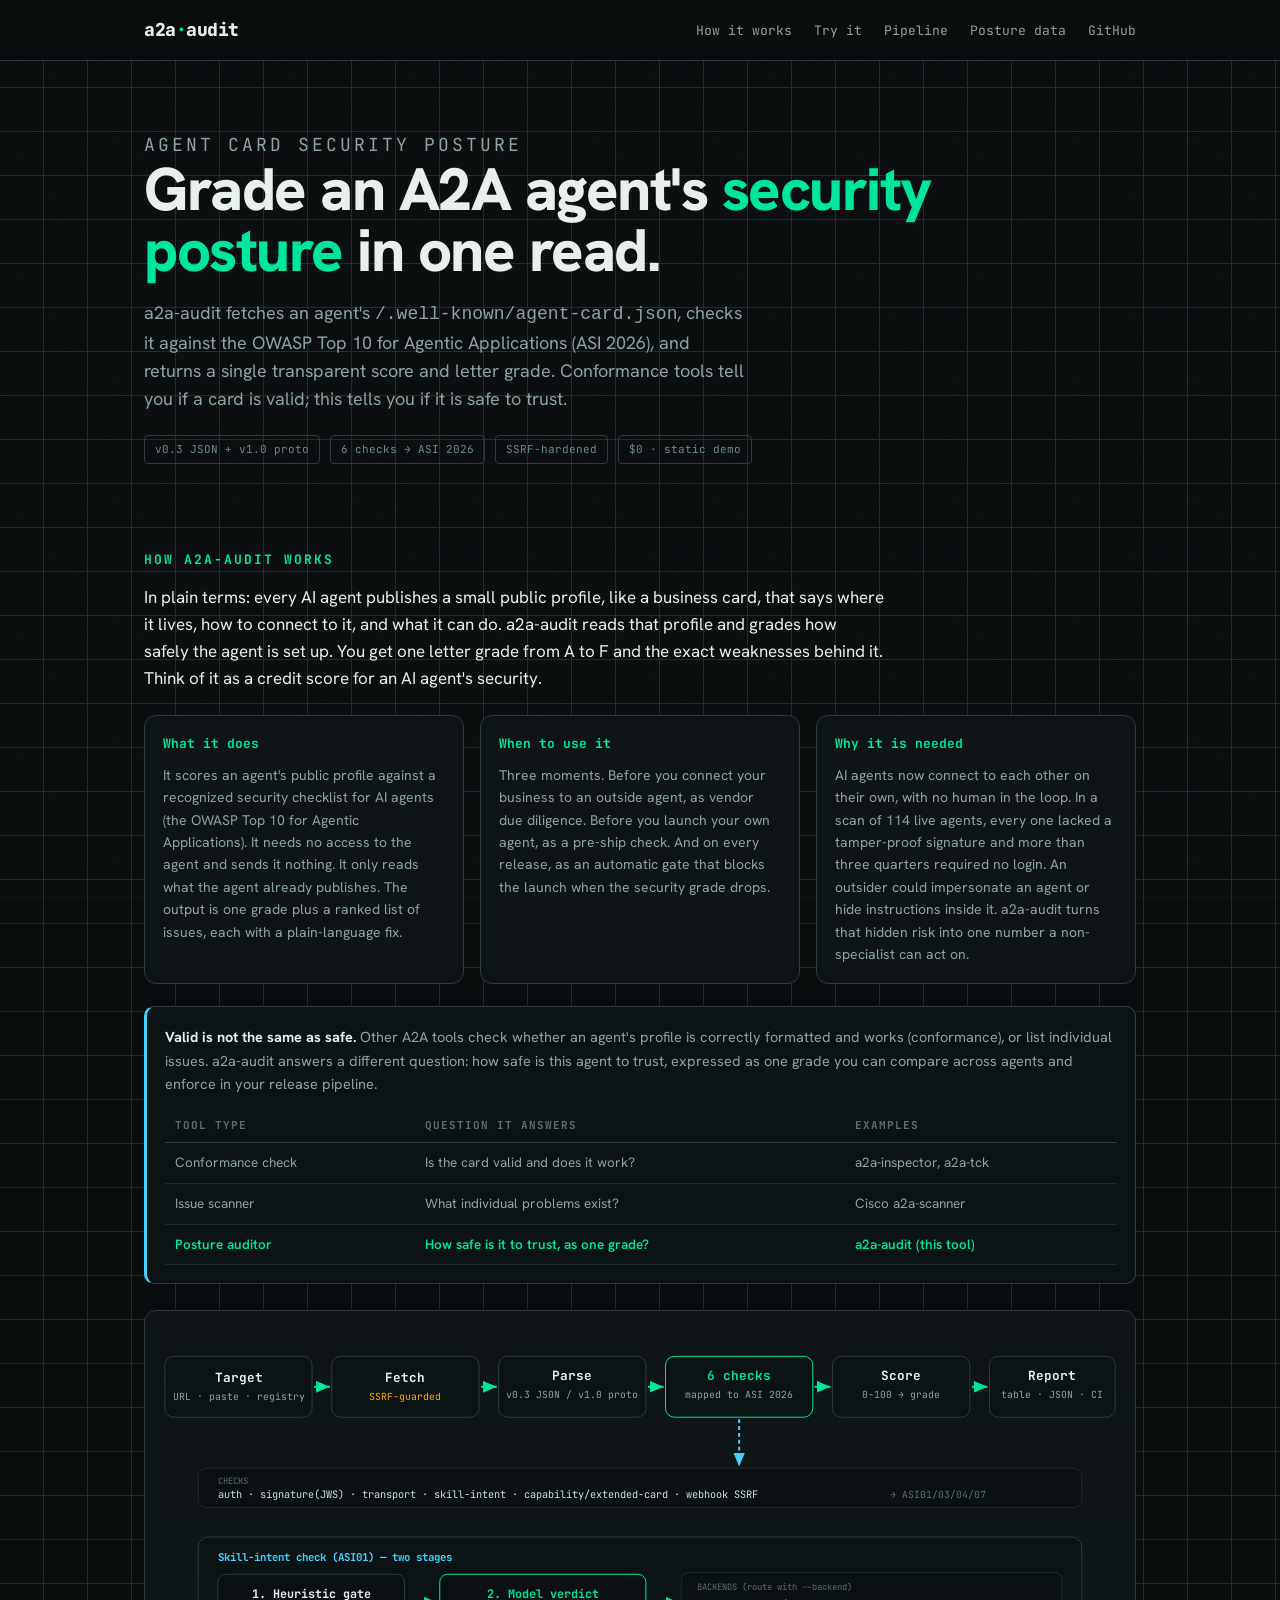
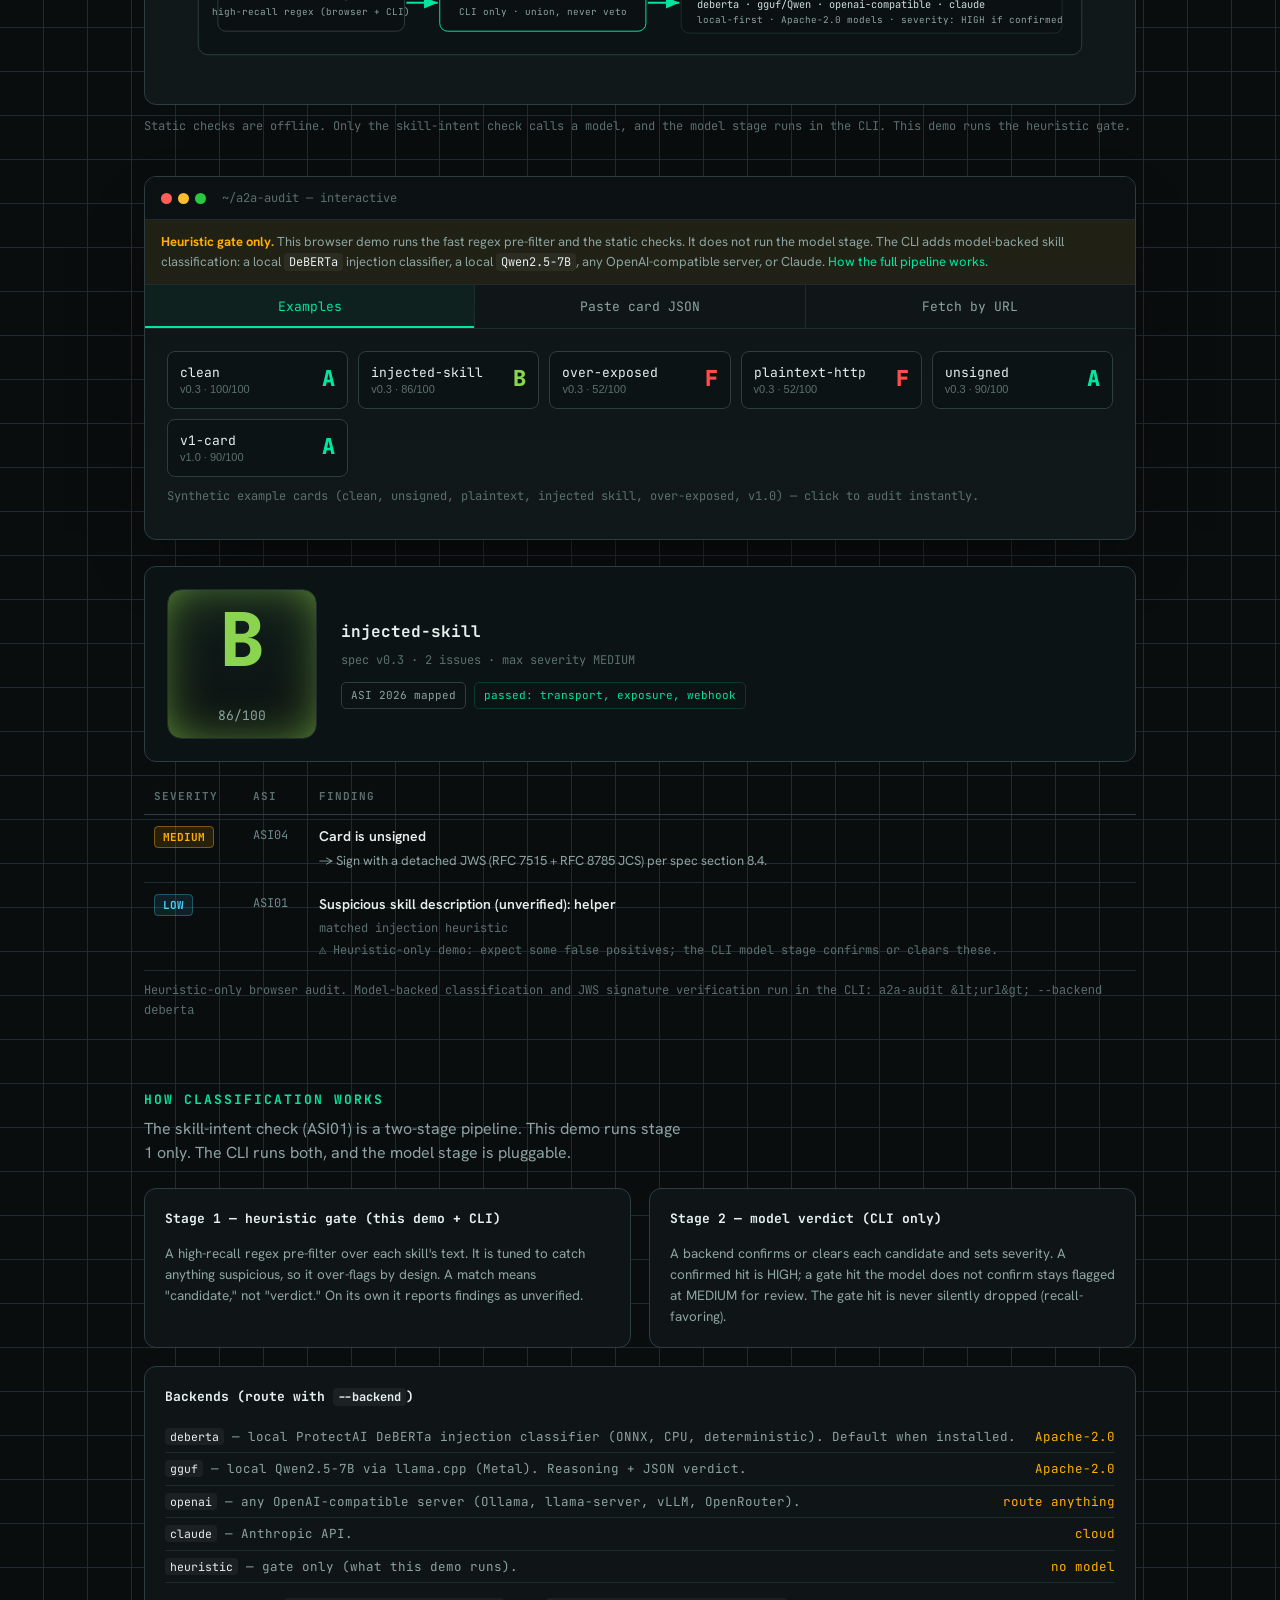
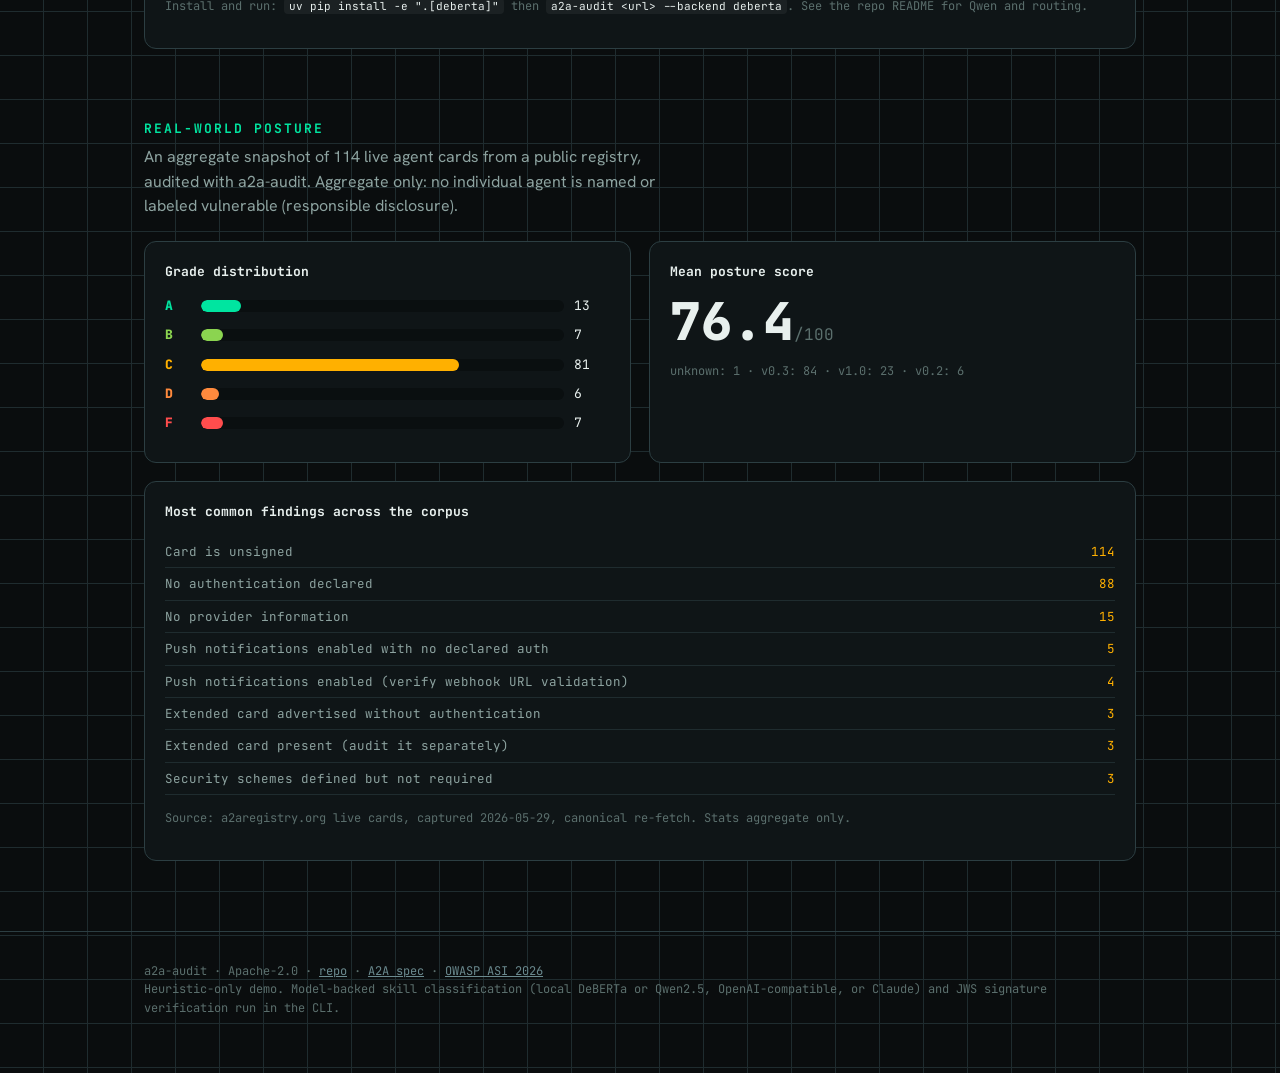
==== index.html @ 3c4bc1d8 "docs(demo+readme+arch): executive explainer + clarify posture-auditor vs conformance/scanner tools -" ====
<!DOCTYPE html>
<html lang="en">
<head>
  <meta charset="UTF-8" />
  <meta name="viewport" content="width=device-width, initial-scale=1.0" />
  <title>a2a-audit · A2A Agent Card security posture</title>
  <meta name="description" content="Security-posture auditor for A2A Agent Cards, scored against the OWASP Top 10 for Agentic Applications (ASI 2026). Paste a card or pick an example." />
  <link rel="preconnect" href="https://fonts.googleapis.com" />
  <link rel="preconnect" href="https://fonts.gstatic.com" crossorigin />
  <link href="https://fonts.googleapis.com/css2?family=Hanken+Grotesk:wght@400;500;700;800&family=JetBrains+Mono:wght@400;700;800&display=swap" rel="stylesheet" />
  <link rel="stylesheet" href="style.css" />
</head>
<body>
  <header>
    <div class="bar">
      <div class="brand">a2a<span class="dot">·</span>audit</div>
      <nav>
        <a href="#how">How it works</a>
        <a href="#try">Try it</a>
        <a href="#fullstack">Pipeline</a>
        <a href="#posture">Posture data</a>
        <a href="https://github.com/dannyliv/a2a-audit" target="_blank" rel="noopener">GitHub</a>
      </nav>
    </div>
  </header>

  <main class="wrap">
    <section class="hero">
      <p class="kicker">Agent Card security posture</p>
      <h1>Grade an A2A agent's <em>security posture</em> in one read.</h1>
      <p>a2a-audit fetches an agent's <code>/.well-known/agent-card.json</code>, checks it against the OWASP Top 10 for Agentic Applications (ASI 2026), and returns a single transparent score and letter grade. Conformance tools tell you if a card is valid; this tells you if it is safe to trust.</p>
      <div class="meta">
        <span class="tag">v0.3 JSON + v1.0 proto</span>
        <span class="tag">6 checks → ASI 2026</span>
        <span class="tag">SSRF-hardened</span>
        <span class="tag">$0 · static demo</span>
      </div>
    </section>

    <section class="diagram-wrap" id="how">
      <h2 class="sec">How a2a-audit works</h2>

      <div class="exec">
        <p class="exec-lead">In plain terms: every AI agent publishes a small public profile, like a business card, that says where it lives, how to connect to it, and what it can do. a2a-audit reads that profile and grades how safely the agent is set up. You get one letter grade from A to F and the exact weaknesses behind it. Think of it as a credit score for an AI agent's security.</p>
        <div class="exec-grid">
          <div class="exec-card">
            <h4>What it does</h4>
            <p>It scores an agent's public profile against a recognized security checklist for AI agents (the OWASP Top 10 for Agentic Applications). It needs no access to the agent and sends it nothing. It only reads what the agent already publishes. The output is one grade plus a ranked list of issues, each with a plain-language fix.</p>
          </div>
          <div class="exec-card">
            <h4>When to use it</h4>
            <p>Three moments. Before you connect your business to an outside agent, as vendor due diligence. Before you launch your own agent, as a pre-ship check. And on every release, as an automatic gate that blocks the launch when the security grade drops.</p>
          </div>
          <div class="exec-card">
            <h4>Why it is needed</h4>
            <p>AI agents now connect to each other on their own, with no human in the loop. In a scan of 114 live agents, every one lacked a tamper-proof signature and more than three quarters required no login. An outsider could impersonate an agent or hide instructions inside it. a2a-audit turns that hidden risk into one number a non-specialist can act on.</p>
          </div>
        </div>
        <div class="vs-note">
          <strong>Valid is not the same as safe.</strong> Other A2A tools check whether an agent's profile is correctly formatted and works (conformance), or list individual issues. a2a-audit answers a different question: how safe is this agent to trust, expressed as one grade you can compare across agents and enforce in your release pipeline.
          <table class="vs-table">
            <tr><th>Tool type</th><th>Question it answers</th><th>Examples</th></tr>
            <tr><td>Conformance check</td><td>Is the card valid and does it work?</td><td>a2a-inspector, a2a-tck</td></tr>
            <tr><td>Issue scanner</td><td>What individual problems exist?</td><td>Cisco a2a-scanner</td></tr>
            <tr><td class="us">Posture auditor</td><td class="us">How safe is it to trust, as one grade?</td><td class="us">a2a-audit (this tool)</td></tr>
          </table>
        </div>
      </div>

      <div class="diagram-scroll">
        <svg viewBox="0 0 980 380" role="img" aria-label="a2a-audit pipeline diagram" class="diagram">
          <defs>
            <marker id="arw" markerWidth="9" markerHeight="9" refX="7" refY="3" orient="auto" markerUnits="strokeWidth">
              <path d="M0,0 L7,3 L0,6 Z" fill="#00e5a0"></path>
            </marker>
            <marker id="arwd" markerWidth="9" markerHeight="9" refX="7" refY="3" orient="auto" markerUnits="strokeWidth">
              <path d="M0,0 L7,3 L0,6 Z" fill="#46d1ff"></path>
            </marker>
          </defs>

          <!-- main pipeline row -->
          <g font-family="'JetBrains Mono', monospace">
            <!-- node template: rect + title + sub -->
            <g>
              <rect x="6" y="36" width="150" height="62" rx="9" fill="#0c1314" stroke="#2c3e42"></rect>
              <text x="81" y="62" fill="#e8f0ee" font-size="13" font-weight="700" text-anchor="middle">Target</text>
              <text x="81" y="80" fill="#8da3a0" font-size="10" text-anchor="middle">URL · paste · registry</text>
            </g>
            <g>
              <rect x="176" y="36" width="150" height="62" rx="9" fill="#0c1314" stroke="#2c3e42"></rect>
              <text x="251" y="62" fill="#e8f0ee" font-size="13" font-weight="700" text-anchor="middle">Fetch</text>
              <text x="251" y="80" fill="#ffb000" font-size="10" text-anchor="middle">SSRF-guarded</text>
            </g>
            <g>
              <rect x="346" y="36" width="150" height="62" rx="9" fill="#0c1314" stroke="#2c3e42"></rect>
              <text x="421" y="60" fill="#e8f0ee" font-size="13" font-weight="700" text-anchor="middle">Parse</text>
              <text x="421" y="78" fill="#8da3a0" font-size="10" text-anchor="middle">v0.3 JSON / v1.0 proto</text>
            </g>
            <g>
              <rect x="516" y="36" width="150" height="62" rx="9" fill="#0c1314" stroke="#00e5a0"></rect>
              <text x="591" y="60" fill="#00e5a0" font-size="13" font-weight="700" text-anchor="middle">6 checks</text>
              <text x="591" y="78" fill="#8da3a0" font-size="10" text-anchor="middle">mapped to ASI 2026</text>
            </g>
            <g>
              <rect x="686" y="36" width="140" height="62" rx="9" fill="#0c1314" stroke="#2c3e42"></rect>
              <text x="756" y="60" fill="#e8f0ee" font-size="13" font-weight="700" text-anchor="middle">Score</text>
              <text x="756" y="78" fill="#8da3a0" font-size="10" text-anchor="middle">0-100 → grade</text>
            </g>
            <g>
              <rect x="846" y="36" width="128" height="62" rx="9" fill="#0c1314" stroke="#2c3e42"></rect>
              <text x="910" y="60" fill="#e8f0ee" font-size="13" font-weight="700" text-anchor="middle">Report</text>
              <text x="910" y="78" fill="#8da3a0" font-size="10" text-anchor="middle">table · JSON · CI</text>
            </g>

            <!-- arrows between main nodes -->
            <line x1="158" y1="67" x2="174" y2="67" stroke="#00e5a0" stroke-width="2" marker-end="url(#arw)"></line>
            <line x1="328" y1="67" x2="344" y2="67" stroke="#00e5a0" stroke-width="2" marker-end="url(#arw)"></line>
            <line x1="498" y1="67" x2="514" y2="67" stroke="#00e5a0" stroke-width="2" marker-end="url(#arw)"></line>
            <line x1="668" y1="67" x2="684" y2="67" stroke="#00e5a0" stroke-width="2" marker-end="url(#arw)"></line>
            <line x1="828" y1="67" x2="844" y2="67" stroke="#00e5a0" stroke-width="2" marker-end="url(#arw)"></line>

            <!-- the 6 checks chips -->
            <g font-size="10" fill="#8da3a0">
              <rect x="40" y="150" width="900" height="40" rx="8" fill="#0b1112" stroke="#1f2c2f"></rect>
              <text x="60" y="166" fill="#5b6f6d" font-size="9">CHECKS</text>
              <text x="60" y="180" fill="#cfe0dd" font-size="10.5">auth · signature(JWS) · transport · skill-intent · capability/extended-card · webhook SSRF</text>
              <text x="745" y="180" fill="#5b6f6d" font-size="10">→ ASI01/03/04/07</text>
            </g>

            <!-- downward arrow from 6 checks to classifier detail -->
            <line x1="591" y1="100" x2="591" y2="148" stroke="#46d1ff" stroke-width="2" stroke-dasharray="4 3" marker-end="url(#arwd)"></line>

            <!-- classifier sub-pipeline -->
            <g>
              <rect x="40" y="220" width="900" height="120" rx="10" fill="#0c1314" stroke="#2c3e42"></rect>
              <text x="60" y="244" fill="#46d1ff" font-size="11" font-weight="700">Skill-intent check (ASI01) — two stages</text>

              <rect x="60" y="258" width="190" height="58" rx="8" fill="#0b1112" stroke="#2c3e42"></rect>
              <text x="155" y="282" fill="#e8f0ee" font-size="12" font-weight="700" text-anchor="middle">1. Heuristic gate</text>
              <text x="155" y="300" fill="#8da3a0" font-size="9.5" text-anchor="middle">high-recall regex (browser + CLI)</text>

              <line x1="252" y1="287" x2="284" y2="287" stroke="#00e5a0" stroke-width="2" marker-end="url(#arw)"></line>

              <rect x="286" y="258" width="210" height="58" rx="8" fill="#0b1112" stroke="#00e5a0"></rect>
              <text x="391" y="282" fill="#00e5a0" font-size="12" font-weight="700" text-anchor="middle">2. Model verdict</text>
              <text x="391" y="300" fill="#8da3a0" font-size="9.5" text-anchor="middle">CLI only · union, never veto</text>

              <line x1="498" y1="287" x2="530" y2="287" stroke="#00e5a0" stroke-width="2" marker-end="url(#arw)"></line>

              <g font-size="10.5">
                <rect x="532" y="256" width="388" height="62" rx="8" fill="#0b1112" stroke="#1f2c2f"></rect>
                <text x="548" y="274" fill="#5b6f6d" font-size="9">BACKENDS (route with --backend)</text>
                <text x="548" y="292" fill="#cfe0dd">deberta · gguf/Qwen · openai-compatible · claude</text>
                <text x="548" y="308" fill="#8da3a0" font-size="9.5">local-first · Apache-2.0 models · severity: HIGH if confirmed</text>
              </g>
            </g>
          </g>
        </svg>
      </div>
      <p class="diagram-caption">Static checks are offline. Only the skill-intent check calls a model, and the model stage runs in the CLI. This demo runs the heuristic gate.</p>
    </section>

    <div class="console" id="try">
      <div class="console-top">
        <div class="dots"><i></i><i></i><i></i></div>
        <span class="path">~/a2a-audit — interactive</span>
      </div>
      <div class="demo-banner">
        <strong>Heuristic gate only.</strong> This browser demo runs the fast regex pre-filter and the static checks. It does not run the model stage. The CLI adds model-backed skill classification: a local <span class="mono">DeBERTa</span> injection classifier, a local <span class="mono">Qwen2.5-7B</span>, any OpenAI-compatible server, or Claude. <a href="#fullstack">How the full pipeline works.</a>
      </div>
      <div class="tabs">
        <button class="active" data-pane="examples">Examples</button>
        <button data-pane="paste">Paste card JSON</button>
        <button data-pane="url">Fetch by URL</button>
      </div>
      <div class="panel-body">
        <div class="pane active" id="pane-examples">
          <div class="examples" id="examples"></div>
          <p class="hint">Synthetic example cards (clean, unsigned, plaintext, injected skill, over-exposed, v1.0) — click to audit instantly.</p>
        </div>
        <div class="pane" id="pane-paste">
          <div class="preset">
            <label for="jsonPreset">Pre-tested card JSON <span class="precalc-tag">pre-calculated</span></label>
            <select id="jsonPreset"><option value="">Pick one of <span id="jsonCount">…</span> real agent cards…</option></select>
          </div>
          <textarea id="pasteBox" placeholder='Or paste an Agent Card JSON here, e.g. {"name":"My Agent","url":"https://...","skills":[...]}'></textarea>
          <div class="row"><button class="run" id="runPaste">Audit card (heuristic, live)</button></div>
          <p class="hint">Picking a pre-tested card shows a result pre-computed on-device with the full DeBERTa classifier. Pasting your own runs the heuristic gate live in your browser. Nothing is uploaded.</p>
        </div>
        <div class="pane" id="pane-url">
          <div class="preset">
            <label for="urlPreset">Pre-tested agent URL <span class="precalc-tag">pre-calculated</span></label>
            <select id="urlPreset"><option value="">Pick one of the pre-tested agent URLs…</option></select>
          </div>
          <input type="text" id="urlBox" placeholder="Or enter: example-agent.com  /  https://example-agent.com/.well-known/agent-card.json" />
          <div class="row"><button class="run" id="runUrl">Fetch &amp; audit (heuristic, live)</button></div>
          <p class="hint">Picking a pre-tested URL shows an on-device full-classifier result (no live fetch). Entering your own attempts a live browser fetch (often blocked by CORS); if it fails, use Paste or the CLI.</p>
        </div>
      </div>
    </div>

    <div id="result"></div>

    <section class="agg" id="fullstack">
      <h2 class="sec">How classification works</h2>
      <p class="lead">The skill-intent check (ASI01) is a two-stage pipeline. This demo runs stage 1 only. The CLI runs both, and the model stage is pluggable.</p>
      <div class="agg-grid">
        <div class="card">
          <h4>Stage 1 — heuristic gate (this demo + CLI)</h4>
          <p class="step">A high-recall regex pre-filter over each skill's text. It is tuned to catch anything suspicious, so it over-flags by design. A match means "candidate," not "verdict." On its own it reports findings as unverified.</p>
        </div>
        <div class="card">
          <h4>Stage 2 — model verdict (CLI only)</h4>
          <p class="step">A backend confirms or clears each candidate and sets severity. A confirmed hit is HIGH; a gate hit the model does not confirm stays flagged at MEDIUM for review. The gate hit is never silently dropped (recall-favoring).</p>
        </div>
        <div class="card" style="grid-column:1/-1">
          <h4>Backends (route with <span class="mono">--backend</span>)</h4>
          <ul class="findfreq">
            <li><span><span class="mono">deberta</span> — local ProtectAI DeBERTa injection classifier (ONNX, CPU, deterministic). Default when installed.</span><span class="n">Apache-2.0</span></li>
            <li><span><span class="mono">gguf</span> — local Qwen2.5-7B via llama.cpp (Metal). Reasoning + JSON verdict.</span><span class="n">Apache-2.0</span></li>
            <li><span><span class="mono">openai</span> — any OpenAI-compatible server (Ollama, llama-server, vLLM, OpenRouter).</span><span class="n">route anything</span></li>
            <li><span><span class="mono">claude</span> — Anthropic API.</span><span class="n">cloud</span></li>
            <li><span><span class="mono">heuristic</span> — gate only (what this demo runs).</span><span class="n">no model</span></li>
          </ul>
          <p class="disclosure">Install and run: <span class="mono">uv pip install -e ".[deberta]"</span> then <span class="mono">a2a-audit &lt;url&gt; --backend deberta</span>. See the repo README for Qwen and routing.</p>
        </div>
      </div>
    </section>

    <section class="agg" id="posture">
      <h2 class="sec">Real-world posture</h2>
      <p class="lead">An aggregate snapshot of <span id="agg-n">—</span> live agent cards from a public registry, audited with a2a-audit. Aggregate only: no individual agent is named or labeled vulnerable (responsible disclosure).</p>
      <div class="agg-grid">
        <div class="card">
          <h4>Grade distribution</h4>
          <div class="bars" id="agg-bars"></div>
        </div>
        <div class="card">
          <h4>Mean posture score</h4>
          <div class="statbig" id="agg-mean">—</div>
          <p class="disclosure" id="agg-specs"></p>
        </div>
        <div class="card" style="grid-column:1/-1">
          <h4>Most common findings across the corpus</h4>
          <ul class="findfreq" id="agg-freq"></ul>
          <p class="disclosure">Source: a2aregistry.org live cards, captured 2026-05-29, canonical re-fetch. Stats aggregate only.</p>
        </div>
      </div>
    </section>
  </main>

  <footer>
    <div class="wrap">
      a2a-audit · Apache-2.0 ·
      <a href="https://github.com/dannyliv/a2a-audit" target="_blank" rel="noopener">repo</a> ·
      <a href="https://a2a-protocol.org/latest/specification/" target="_blank" rel="noopener">A2A spec</a> ·
      <a href="https://genai.owasp.org/resource/owasp-top-10-for-agentic-applications-for-2026/" target="_blank" rel="noopener">OWASP ASI 2026</a><br />
      Heuristic-only demo. Model-backed skill classification (local DeBERTa or Qwen2.5, OpenAI-compatible, or Claude) and JWS signature verification run in the CLI.
    </div>
  </footer>

  <script src="app.js"></script>
</body>
</html>
---- style.css ----
/* a2a-audit demo — security-console aesthetic */
:root {
  --bg: #0a0d0e;
  --bg-soft: #11181a;
  --panel: #0f1517;
  --line: #1f2c2f;
  --line-bright: #2c3e42;
  --ink: #e8f0ee;
  --ink-dim: #8da3a0;
  --ink-faint: #5b6f6d;
  --green: #00e5a0;
  --green-deep: #0a3a2e;
  --amber: #ffb000;
  --red: #ff4d4d;
  --cyan: #46d1ff;
  --steel: #6b8a8f;
  --grade-a: #00e5a0;
  --grade-b: #8bd450;
  --grade-c: #ffb000;
  --grade-d: #ff8a3d;
  --grade-f: #ff4d4d;
  --mono: "JetBrains Mono", ui-monospace, "SF Mono", Menlo, monospace;
  --sans: "Hanken Grotesk", system-ui, sans-serif;
}

* { box-sizing: border-box; }

html { scroll-behavior: smooth; }

body {
  margin: 0;
  background: var(--bg);
  color: var(--ink);
  font-family: var(--sans);
  line-height: 1.55;
  background-image:
    linear-gradient(var(--line) 1px, transparent 1px),
    linear-gradient(90deg, var(--line) 1px, transparent 1px);
  background-size: 44px 44px;
  background-position: -1px -1px;
}

/* grain overlay */
body::before {
  content: "";
  position: fixed;
  inset: 0;
  pointer-events: none;
  z-index: 1;
  opacity: 0.035;
  background-image: url("data:image/svg+xml,%3Csvg xmlns='http://www.w3.org/2000/svg' width='120' height='120'%3E%3Cfilter id='n'%3E%3CfeTurbulence type='fractalNoise' baseFrequency='0.9' numOctaves='2'/%3E%3C/filter%3E%3Crect width='100%25' height='100%25' filter='url(%23n)'/%3E%3C/svg%3E");
}

.wrap { max-width: 1040px; margin: 0 auto; padding: 0 24px; position: relative; z-index: 2; }

/* header */
header { border-bottom: 1px solid var(--line-bright); background: rgba(10,13,14,0.7); backdrop-filter: blur(6px); position: sticky; top: 0; z-index: 10; }
.bar { display: flex; align-items: center; justify-content: space-between; padding: 16px 24px; max-width: 1040px; margin: 0 auto; }
.brand { font-family: var(--mono); font-weight: 800; letter-spacing: -0.5px; font-size: 18px; }
.brand .dot { color: var(--green); }
.chip { font-family: var(--mono); font-size: 11px; color: var(--green); border: 1px solid var(--green-deep); background: rgba(0,229,160,0.06); padding: 4px 9px; border-radius: 999px; }
.bar nav a { color: var(--ink-dim); text-decoration: none; font-size: 13px; margin-left: 18px; font-family: var(--mono); }
.bar nav a:hover { color: var(--green); }

/* hero */
.hero { padding: 70px 0 30px; }
.kicker { font-family: var(--mono); color: var(--green); font-size: 12px; letter-spacing: 3px; text-transform: uppercase; margin: 0 0 14px; }
.hero h1 { font-size: clamp(34px, 6vw, 60px); line-height: 1.02; margin: 0 0 18px; letter-spacing: -1.5px; font-weight: 800; }
.hero h1 em { font-style: normal; color: var(--green); }
.hero p { color: var(--ink-dim); font-size: 18px; max-width: 60ch; margin: 0; }
.hero .meta { margin-top: 22px; display: flex; gap: 10px; flex-wrap: wrap; }
.tag { font-family: var(--mono); font-size: 11px; color: var(--steel); border: 1px solid var(--line-bright); padding: 5px 10px; border-radius: 4px; }

/* executive explainer */
.exec { margin: 14px 0 26px; }
.exec-lead { font-size: 17px; line-height: 1.6; color: var(--ink); max-width: 74ch; margin: 0 0 22px; }
.exec-grid { display: grid; grid-template-columns: repeat(3, 1fr); gap: 16px; }
.exec-card { border: 1px solid var(--line-bright); border-radius: 12px; padding: 18px; background: var(--panel); }
.exec-card h4 { margin: 0 0 10px; font-family: var(--mono); font-size: 13px; color: var(--green); }
.exec-card p { margin: 0; font-size: 14px; line-height: 1.6; color: var(--ink-dim); }
.vs-note { margin-top: 22px; border: 1px solid var(--line-bright); border-left: 3px solid var(--cyan); border-radius: 10px; padding: 18px; background: #0c1314; font-size: 14.5px; line-height: 1.6; color: var(--ink-dim); }
.vs-note strong { color: var(--ink); }
.vs-table { width: 100%; border-collapse: collapse; margin-top: 14px; font-size: 13.5px; }
.vs-table th { text-align: left; font-family: var(--mono); font-size: 11px; text-transform: uppercase; letter-spacing: 1px; color: var(--ink-faint); padding: 8px 10px; border-bottom: 1px solid var(--line-bright); }
.vs-table td { padding: 9px 10px; border-bottom: 1px solid var(--line); color: var(--ink-dim); vertical-align: top; }
.vs-table td.us { color: var(--green); font-weight: 600; }
@media (max-width: 720px) { .exec-grid { grid-template-columns: 1fr; } }

/* diagram */
.diagram-wrap { margin: 56px 0 10px; }
.diagram-scroll { overflow-x: auto; border: 1px solid var(--line-bright); border-radius: 12px; background: linear-gradient(180deg, var(--panel), var(--bg-soft)); padding: 10px 14px; }
.diagram { width: 100%; min-width: 720px; height: auto; display: block; }
.diagram-caption { color: var(--ink-faint); font-family: var(--mono); font-size: 12px; margin-top: 12px; }

/* console / app */
.console { border: 1px solid var(--line-bright); border-radius: 12px; background: linear-gradient(180deg, var(--panel), var(--bg-soft)); margin-top: 40px; overflow: hidden; box-shadow: 0 30px 80px -40px rgba(0,0,0,0.9); }
.console-top { display: flex; align-items: center; gap: 8px; padding: 12px 16px; border-bottom: 1px solid var(--line); background: #0c1213; }
.console-top .dots { display: flex; gap: 6px; }
.console-top .dots i { width: 11px; height: 11px; border-radius: 50%; display: block; }
.dots i:nth-child(1){ background:#ff5f57; } .dots i:nth-child(2){ background:#febc2e; } .dots i:nth-child(3){ background:#28c840; }
.console-top .path { font-family: var(--mono); font-size: 12px; color: var(--ink-faint); margin-left: 8px; }

.demo-banner { padding: 12px 16px; border-bottom: 1px solid var(--line); background: rgba(255,176,0,0.07); color: var(--ink-dim); font-size: 13px; line-height: 1.5; }
.demo-banner strong { color: var(--amber); }
.demo-banner a { color: var(--green); text-decoration: none; }
.demo-banner a:hover { text-decoration: underline; }
.mono { font-family: var(--mono); font-size: 0.92em; color: var(--ink); background: rgba(255,255,255,0.05); padding: 1px 5px; border-radius: 4px; }
.step { color: var(--ink-dim); font-size: 13.5px; margin: 0; line-height: 1.55; }

.tabs { display: flex; border-bottom: 1px solid var(--line); }
.tabs button { flex: 1; background: none; border: none; border-right: 1px solid var(--line); color: var(--ink-dim); font-family: var(--mono); font-size: 13px; padding: 13px; cursor: pointer; transition: 0.15s; }
.tabs button:last-child { border-right: none; }
.tabs button:hover { color: var(--ink); background: rgba(255,255,255,0.02); }
.tabs button.active { color: var(--green); background: rgba(0,229,160,0.05); box-shadow: inset 0 -2px 0 var(--green); }

.panel-body { padding: 22px; }
.pane { display: none; }
.pane.active { display: block; animation: fade 0.3s ease; }
@keyframes fade { from { opacity: 0; transform: translateY(6px);} to {opacity:1; transform:none;} }

.examples { display: grid; grid-template-columns: repeat(auto-fill, minmax(150px,1fr)); gap: 10px; }
.ex { text-align: left; background: #0c1314; border: 1px solid var(--line-bright); border-radius: 8px; padding: 12px; cursor: pointer; transition: 0.15s; color: var(--ink); }
.ex:hover { border-color: var(--green); transform: translateY(-2px); }
.ex .nm { font-family: var(--mono); font-size: 13px; }
.ex .gd { font-family: var(--mono); font-weight: 800; font-size: 22px; float: right; }
.ex small { color: var(--ink-faint); font-size: 11px; }

.preset { margin-bottom: 16px; }
.preset label { display: block; font-family: var(--mono); font-size: 12px; color: var(--ink-dim); margin-bottom: 6px; }
.precalc-tag { background: rgba(70,209,255,0.12); color: var(--cyan); border: 1px solid rgba(70,209,255,0.35); border-radius: 4px; padding: 1px 6px; font-size: 10px; margin-left: 6px; }
select { width: 100%; background: #0a0f10; border: 1px solid var(--line-bright); color: var(--ink); font-family: var(--mono); font-size: 13px; border-radius: 8px; padding: 11px 12px; cursor: pointer; }
select:focus { outline: none; border-color: var(--cyan); box-shadow: 0 0 0 3px rgba(70,209,255,0.12); }
.precalc-badge { display: inline-block; background: rgba(70,209,255,0.12); color: var(--cyan); border: 1px solid rgba(70,209,255,0.35); border-radius: 5px; padding: 3px 9px; font-family: var(--mono); font-size: 11px; margin-top: 8px; }

textarea, input[type=text] { width: 100%; background: #0a0f10; border: 1px solid var(--line-bright); color: var(--ink); font-family: var(--mono); font-size: 13px; border-radius: 8px; padding: 12px; resize: vertical; }
textarea { min-height: 200px; }
textarea:focus, input:focus { outline: none; border-color: var(--green); box-shadow: 0 0 0 3px rgba(0,229,160,0.12); }
.row { display: flex; gap: 10px; margin-top: 12px; }
button.run { background: var(--green); color: #04150f; border: none; font-family: var(--mono); font-weight: 700; padding: 12px 22px; border-radius: 8px; cursor: pointer; font-size: 14px; }
button.run:hover { filter: brightness(1.1); }
button.ghost { background: none; color: var(--ink-dim); border: 1px solid var(--line-bright); border-radius: 8px; padding: 12px 16px; font-family: var(--mono); cursor: pointer; }
.hint { color: var(--ink-faint); font-size: 12px; margin-top: 10px; font-family: var(--mono); }

/* result */
#result { margin-top: 26px; }
.scorecard { display: grid; grid-template-columns: 150px 1fr; gap: 24px; align-items: center; border: 1px solid var(--line-bright); border-radius: 12px; padding: 22px; background: #0c1314; }
.grade-dial { aspect-ratio: 1; border-radius: 14px; display: grid; place-items: center; position: relative; border: 1px solid var(--line); background: radial-gradient(circle at 50% 30%, #0f1c1a, #0a0d0e); }
.grade-dial .g { font-family: var(--mono); font-weight: 800; font-size: 74px; line-height: 1; }
.grade-dial .s { font-family: var(--mono); font-size: 13px; color: var(--ink-dim); margin-top: 4px; }
.sc-meta h3 { margin: 0 0 6px; font-family: var(--mono); font-size: 16px; word-break: break-all; }
.sc-meta .sub { color: var(--ink-faint); font-family: var(--mono); font-size: 12px; }
.sc-meta .pills { margin-top: 12px; display: flex; gap: 8px; flex-wrap: wrap; }
.pill { font-family: var(--mono); font-size: 11px; padding: 4px 9px; border-radius: 5px; border: 1px solid var(--line-bright); color: var(--ink-dim); }
.pill.pass { color: var(--green); border-color: var(--green-deep); }

table.findings { width: 100%; border-collapse: collapse; margin-top: 18px; font-size: 14px; }
table.findings th { text-align: left; font-family: var(--mono); font-size: 11px; color: var(--ink-faint); text-transform: uppercase; letter-spacing: 1px; padding: 8px 10px; border-bottom: 1px solid var(--line-bright); }
table.findings td { padding: 11px 10px; border-bottom: 1px solid var(--line); vertical-align: top; }
.sev { font-family: var(--mono); font-size: 11px; font-weight: 700; padding: 3px 8px; border-radius: 4px; white-space: nowrap; }
.sev.CRITICAL { background: var(--red); color: #1a0000; }
.sev.HIGH { background: rgba(255,77,77,0.15); color: var(--red); border: 1px solid var(--red); }
.sev.MEDIUM { background: rgba(255,176,0,0.12); color: var(--amber); border: 1px solid rgba(255,176,0,0.4); }
.sev.LOW { background: rgba(70,209,255,0.1); color: var(--cyan); border: 1px solid rgba(70,209,255,0.3); }
.sev.INFO { background: rgba(255,255,255,0.05); color: var(--ink-dim); }
.asi { font-family: var(--mono); font-size: 12px; color: var(--steel); white-space: nowrap; }
.f-title { font-weight: 600; }
.f-ev { font-family: var(--mono); font-size: 12px; color: var(--ink-faint); margin-top: 3px; word-break: break-word; }
.f-fix { font-size: 13px; color: var(--ink-dim); margin-top: 4px; }
.err { color: var(--red); font-family: var(--mono); font-size: 13px; padding: 14px; border: 1px solid var(--red); border-radius: 8px; background: rgba(255,77,77,0.06); }

/* aggregate */
section.agg { margin: 70px 0; }
h2.sec { font-family: var(--mono); font-size: 13px; letter-spacing: 2px; text-transform: uppercase; color: var(--green); margin: 0 0 6px; }
.agg .lead { color: var(--ink-dim); margin: 0 0 22px; max-width: 60ch; }
.agg-grid { display: grid; grid-template-columns: 1fr 1fr; gap: 18px; }
.card { border: 1px solid var(--line-bright); border-radius: 12px; padding: 20px; background: var(--panel); }
.card h4 { margin: 0 0 14px; font-family: var(--mono); font-size: 13px; color: var(--ink); }
.bars .b { display: grid; grid-template-columns: 26px 1fr 36px; align-items: center; gap: 10px; margin-bottom: 9px; font-family: var(--mono); font-size: 13px; }
.bars .track { height: 12px; background: #0a0f10; border-radius: 6px; overflow: hidden; }
.bars .fill { height: 100%; border-radius: 6px; }
.statbig { font-family: var(--mono); font-size: 52px; font-weight: 800; line-height: 1; }
.statbig small { font-size: 16px; color: var(--ink-faint); font-weight: 400; }
.findfreq li { font-family: var(--mono); font-size: 12.5px; color: var(--ink-dim); display: flex; justify-content: space-between; padding: 6px 0; border-bottom: 1px solid var(--line); }
.findfreq { list-style: none; padding: 0; margin: 0; }
.findfreq .n { color: var(--amber); }
.disclosure { font-size: 12px; color: var(--ink-faint); margin-top: 14px; font-family: var(--mono); }

footer { border-top: 1px solid var(--line-bright); padding: 30px 0 60px; margin-top: 60px; color: var(--ink-faint); font-family: var(--mono); font-size: 12px; }
footer a { color: var(--steel); }
footer a:hover { color: var(--green); }

@media (max-width: 720px) {
  .agg-grid { grid-template-columns: 1fr; }
  .scorecard { grid-template-columns: 1fr; }
  .grade-dial { max-width: 150px; }
  .bar nav { display: none; }
}
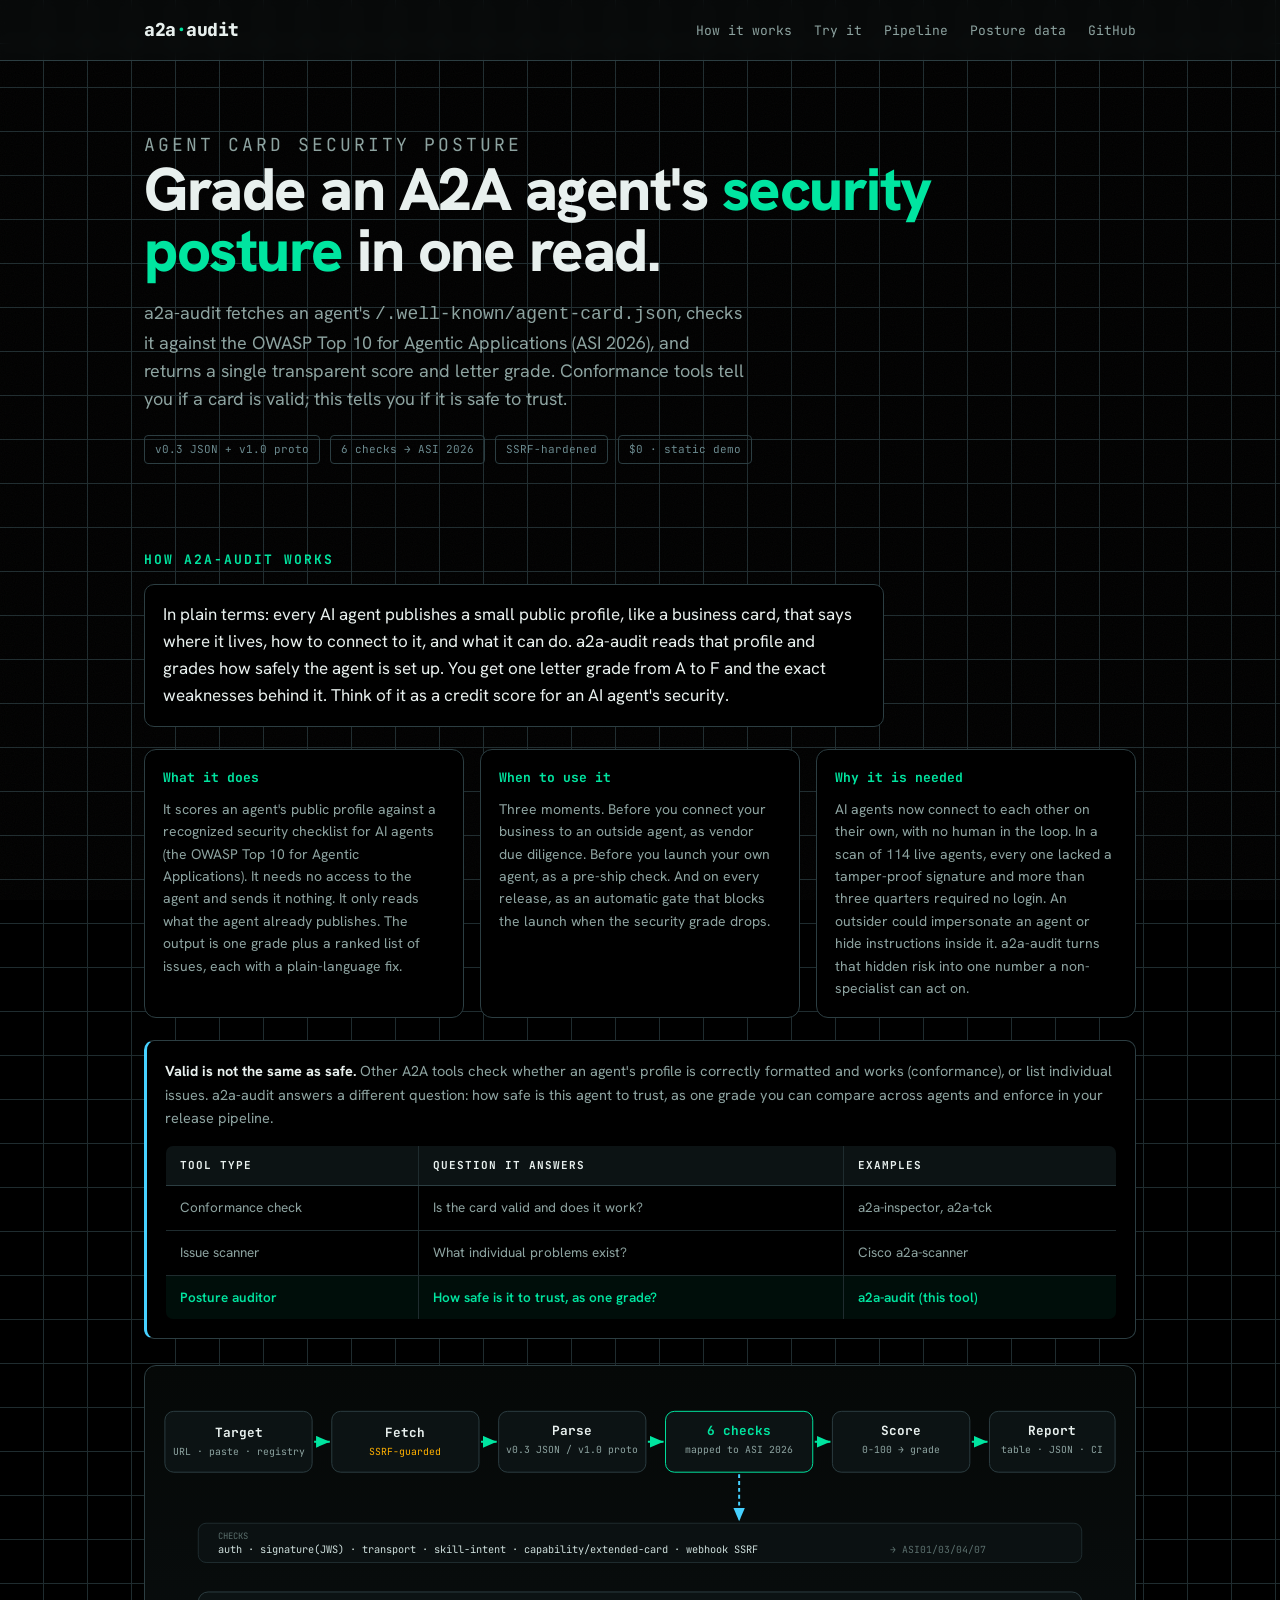
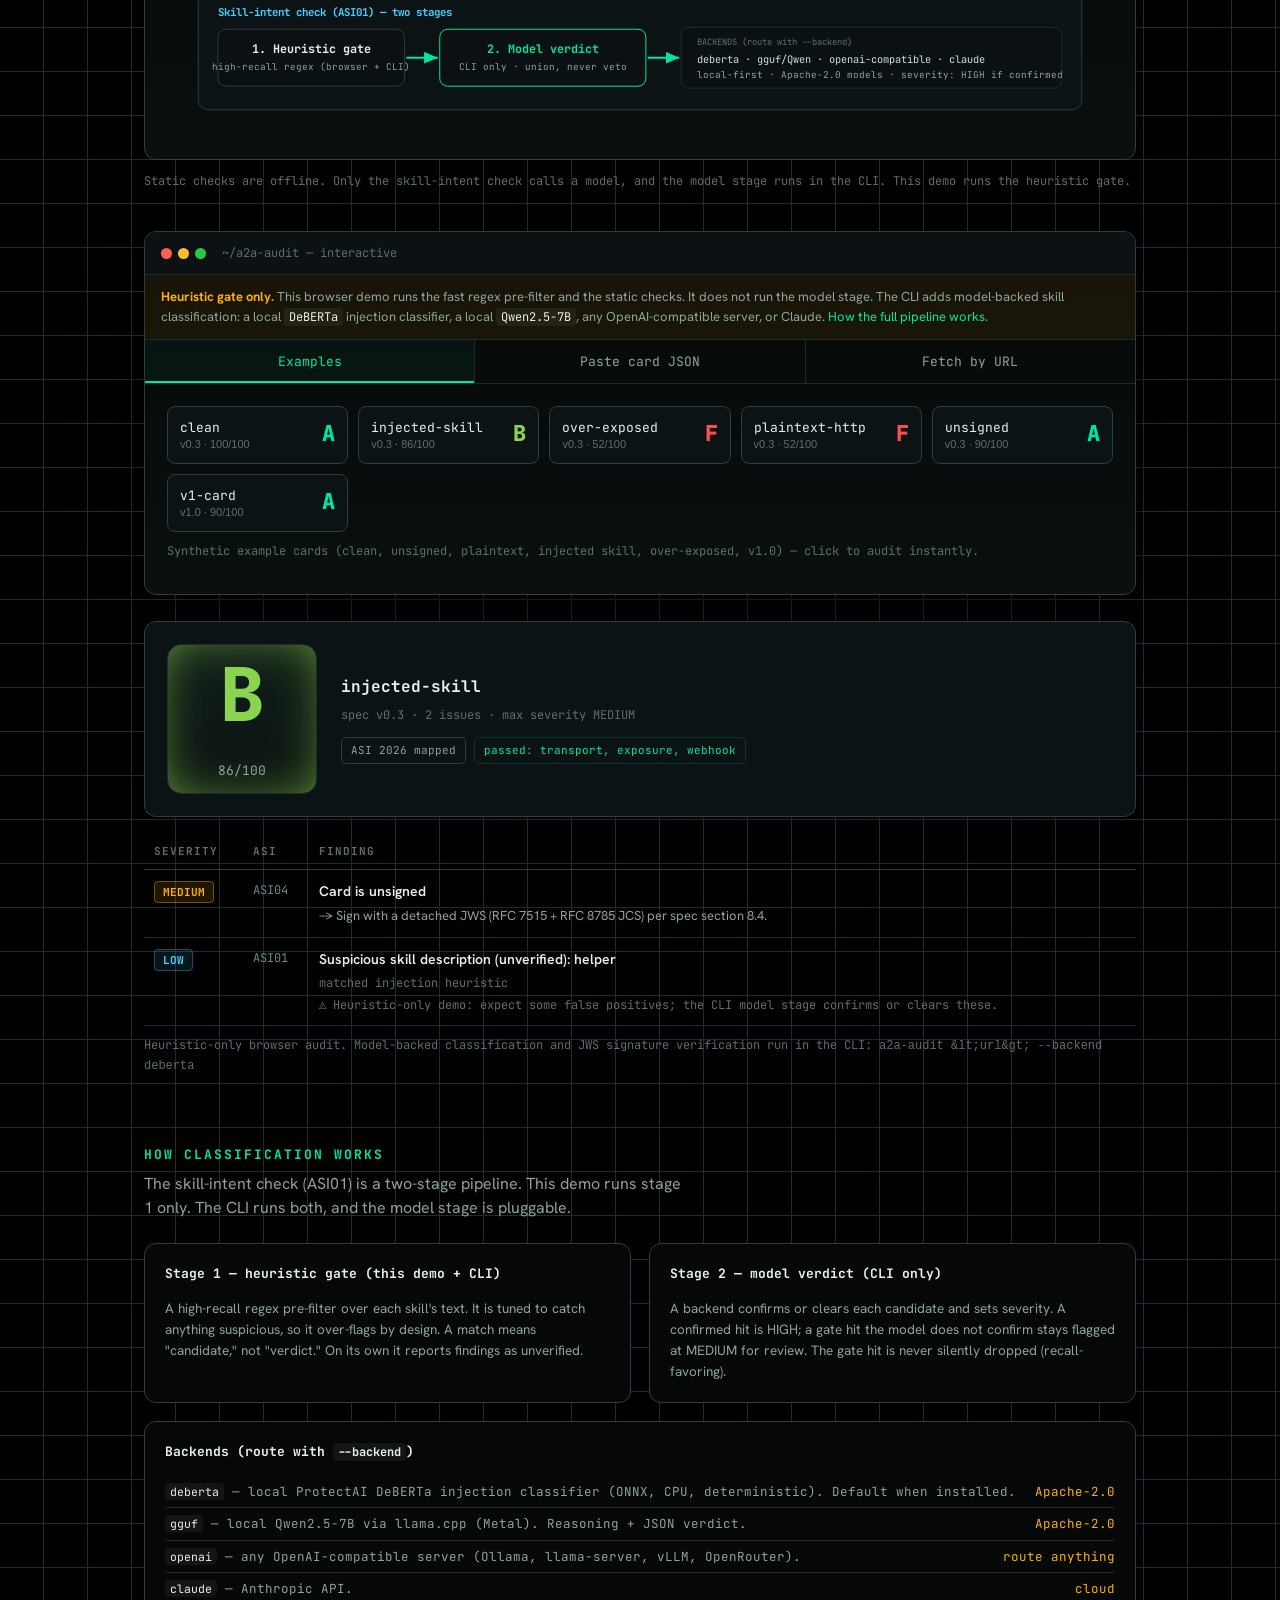
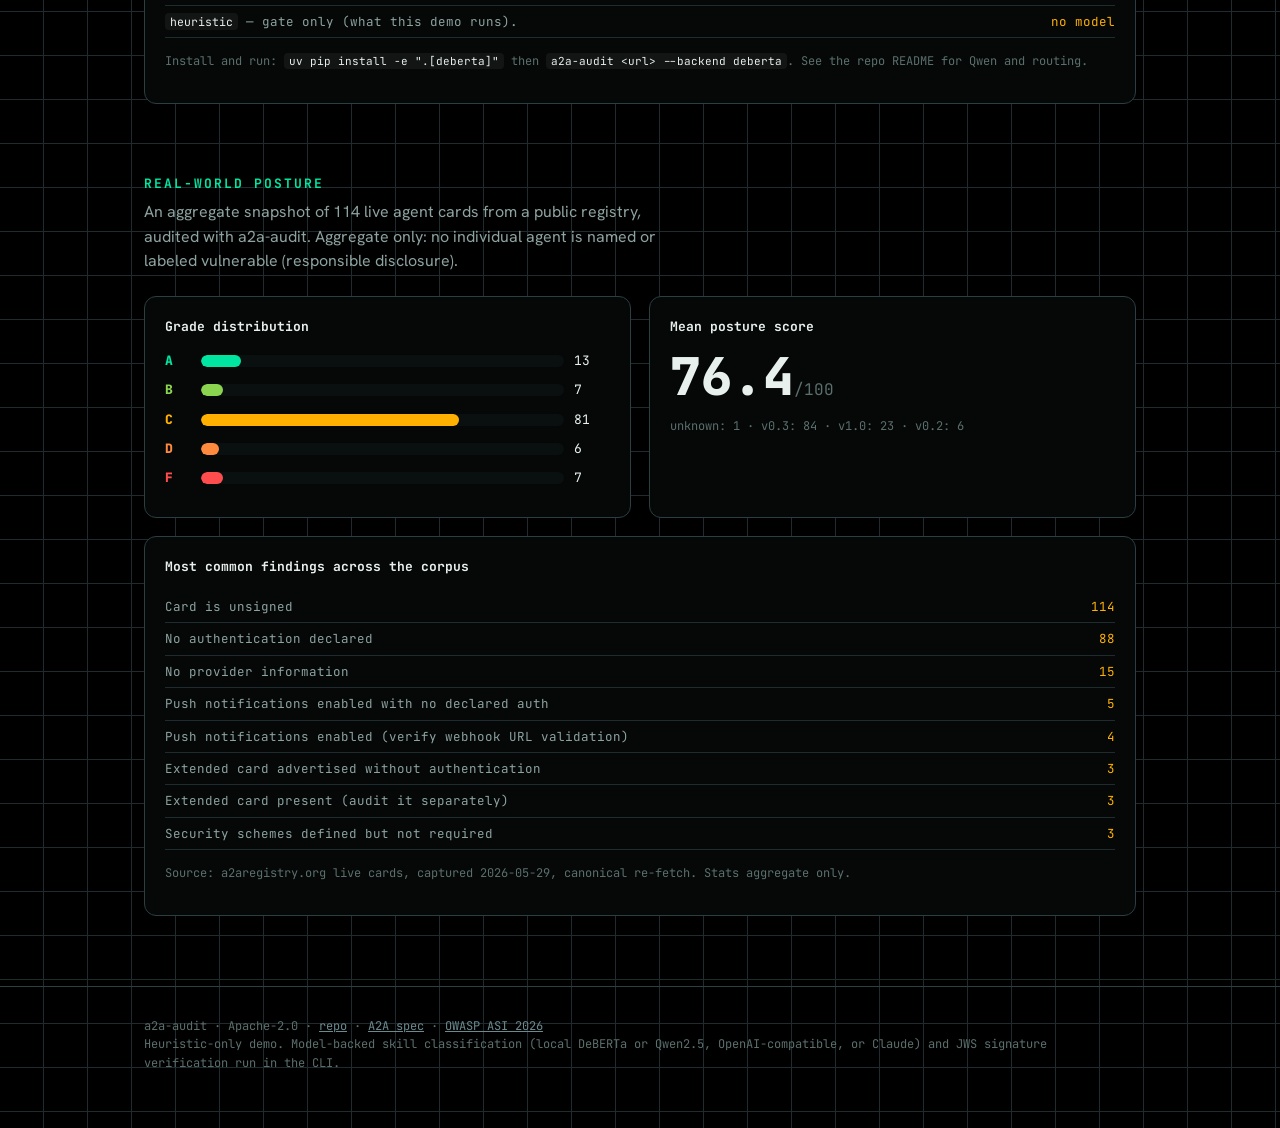
==== commit d2022792: "style(demo): bordered comparison table + fully black backgrounds behind text" ====
--- a/index.html
+++ b/index.html
@@ -57,12 +57,16 @@
           </div>
         </div>
         <div class="vs-note">
-          <strong>Valid is not the same as safe.</strong> Other A2A tools check whether an agent's profile is correctly formatted and works (conformance), or list individual issues. a2a-audit answers a different question: how safe is this agent to trust, expressed as one grade you can compare across agents and enforce in your release pipeline.
+          <p class="vs-lead"><strong>Valid is not the same as safe.</strong> Other A2A tools check whether an agent's profile is correctly formatted and works (conformance), or list individual issues. a2a-audit answers a different question: how safe is this agent to trust, as one grade you can compare across agents and enforce in your release pipeline.</p>
           <table class="vs-table">
-            <tr><th>Tool type</th><th>Question it answers</th><th>Examples</th></tr>
-            <tr><td>Conformance check</td><td>Is the card valid and does it work?</td><td>a2a-inspector, a2a-tck</td></tr>
-            <tr><td>Issue scanner</td><td>What individual problems exist?</td><td>Cisco a2a-scanner</td></tr>
-            <tr><td class="us">Posture auditor</td><td class="us">How safe is it to trust, as one grade?</td><td class="us">a2a-audit (this tool)</td></tr>
+            <thead>
+              <tr><th>Tool type</th><th>Question it answers</th><th>Examples</th></tr>
+            </thead>
+            <tbody>
+              <tr><td>Conformance check</td><td>Is the card valid and does it work?</td><td>a2a-inspector, a2a-tck</td></tr>
+              <tr><td>Issue scanner</td><td>What individual problems exist?</td><td>Cisco a2a-scanner</td></tr>
+              <tr class="us-row"><td class="us">Posture auditor</td><td class="us">How safe is it to trust, as one grade?</td><td class="us">a2a-audit (this tool)</td></tr>
+            </tbody>
           </table>
         </div>
       </div>
--- a/style.css
+++ b/style.css
@@ -1,8 +1,8 @@
 /* a2a-audit demo — security-console aesthetic */
 :root {
-  --bg: #0a0d0e;
-  --bg-soft: #11181a;
-  --panel: #0f1517;
+  --bg: #000;
+  --bg-soft: #0a0f10;
+  --panel: #050807;
   --line: #1f2c2f;
   --line-bright: #2c3e42;
   --ink: #e8f0ee;
@@ -73,16 +73,20 @@
 
 /* executive explainer */
 .exec { margin: 14px 0 26px; }
-.exec-lead { font-size: 17px; line-height: 1.6; color: var(--ink); max-width: 74ch; margin: 0 0 22px; }
+.exec-lead { font-size: 17px; line-height: 1.6; color: var(--ink); max-width: 74ch; margin: 0 0 22px; background: #000; border: 1px solid var(--line-bright); border-radius: 10px; padding: 16px 18px; }
 .exec-grid { display: grid; grid-template-columns: repeat(3, 1fr); gap: 16px; }
-.exec-card { border: 1px solid var(--line-bright); border-radius: 12px; padding: 18px; background: var(--panel); }
+.exec-card { border: 1px solid var(--line-bright); border-radius: 12px; padding: 18px; background: #000; }
 .exec-card h4 { margin: 0 0 10px; font-family: var(--mono); font-size: 13px; color: var(--green); }
 .exec-card p { margin: 0; font-size: 14px; line-height: 1.6; color: var(--ink-dim); }
-.vs-note { margin-top: 22px; border: 1px solid var(--line-bright); border-left: 3px solid var(--cyan); border-radius: 10px; padding: 18px; background: #0c1314; font-size: 14.5px; line-height: 1.6; color: var(--ink-dim); }
+.vs-note { margin-top: 22px; border: 1px solid var(--line-bright); border-left: 3px solid var(--cyan); border-radius: 10px; padding: 18px; background: #000; font-size: 14.5px; line-height: 1.6; color: var(--ink-dim); }
 .vs-note strong { color: var(--ink); }
-.vs-table { width: 100%; border-collapse: collapse; margin-top: 14px; font-size: 13.5px; }
-.vs-table th { text-align: left; font-family: var(--mono); font-size: 11px; text-transform: uppercase; letter-spacing: 1px; color: var(--ink-faint); padding: 8px 10px; border-bottom: 1px solid var(--line-bright); }
-.vs-table td { padding: 9px 10px; border-bottom: 1px solid var(--line); color: var(--ink-dim); vertical-align: top; }
+.vs-lead { margin: 0 0 16px; }
+.vs-table { width: 100%; border-collapse: collapse; margin-top: 4px; font-size: 13.5px; background: #000; border: 1px solid var(--line-bright); border-radius: 8px; overflow: hidden; }
+.vs-table th { text-align: left; font-family: var(--mono); font-size: 11px; text-transform: uppercase; letter-spacing: 1px; color: var(--ink); padding: 11px 14px; background: #0c1314; border-bottom: 1px solid var(--line-bright); }
+.vs-table th + th, .vs-table td + td { border-left: 1px solid var(--line); }
+.vs-table td { padding: 11px 14px; border-bottom: 1px solid var(--line); color: var(--ink-dim); vertical-align: top; }
+.vs-table tbody tr:last-child td { border-bottom: none; }
+.vs-table tr.us-row { background: rgba(0,229,160,0.06); }
 .vs-table td.us { color: var(--green); font-weight: 600; }
 @media (max-width: 720px) { .exec-grid { grid-template-columns: 1fr; } }
 
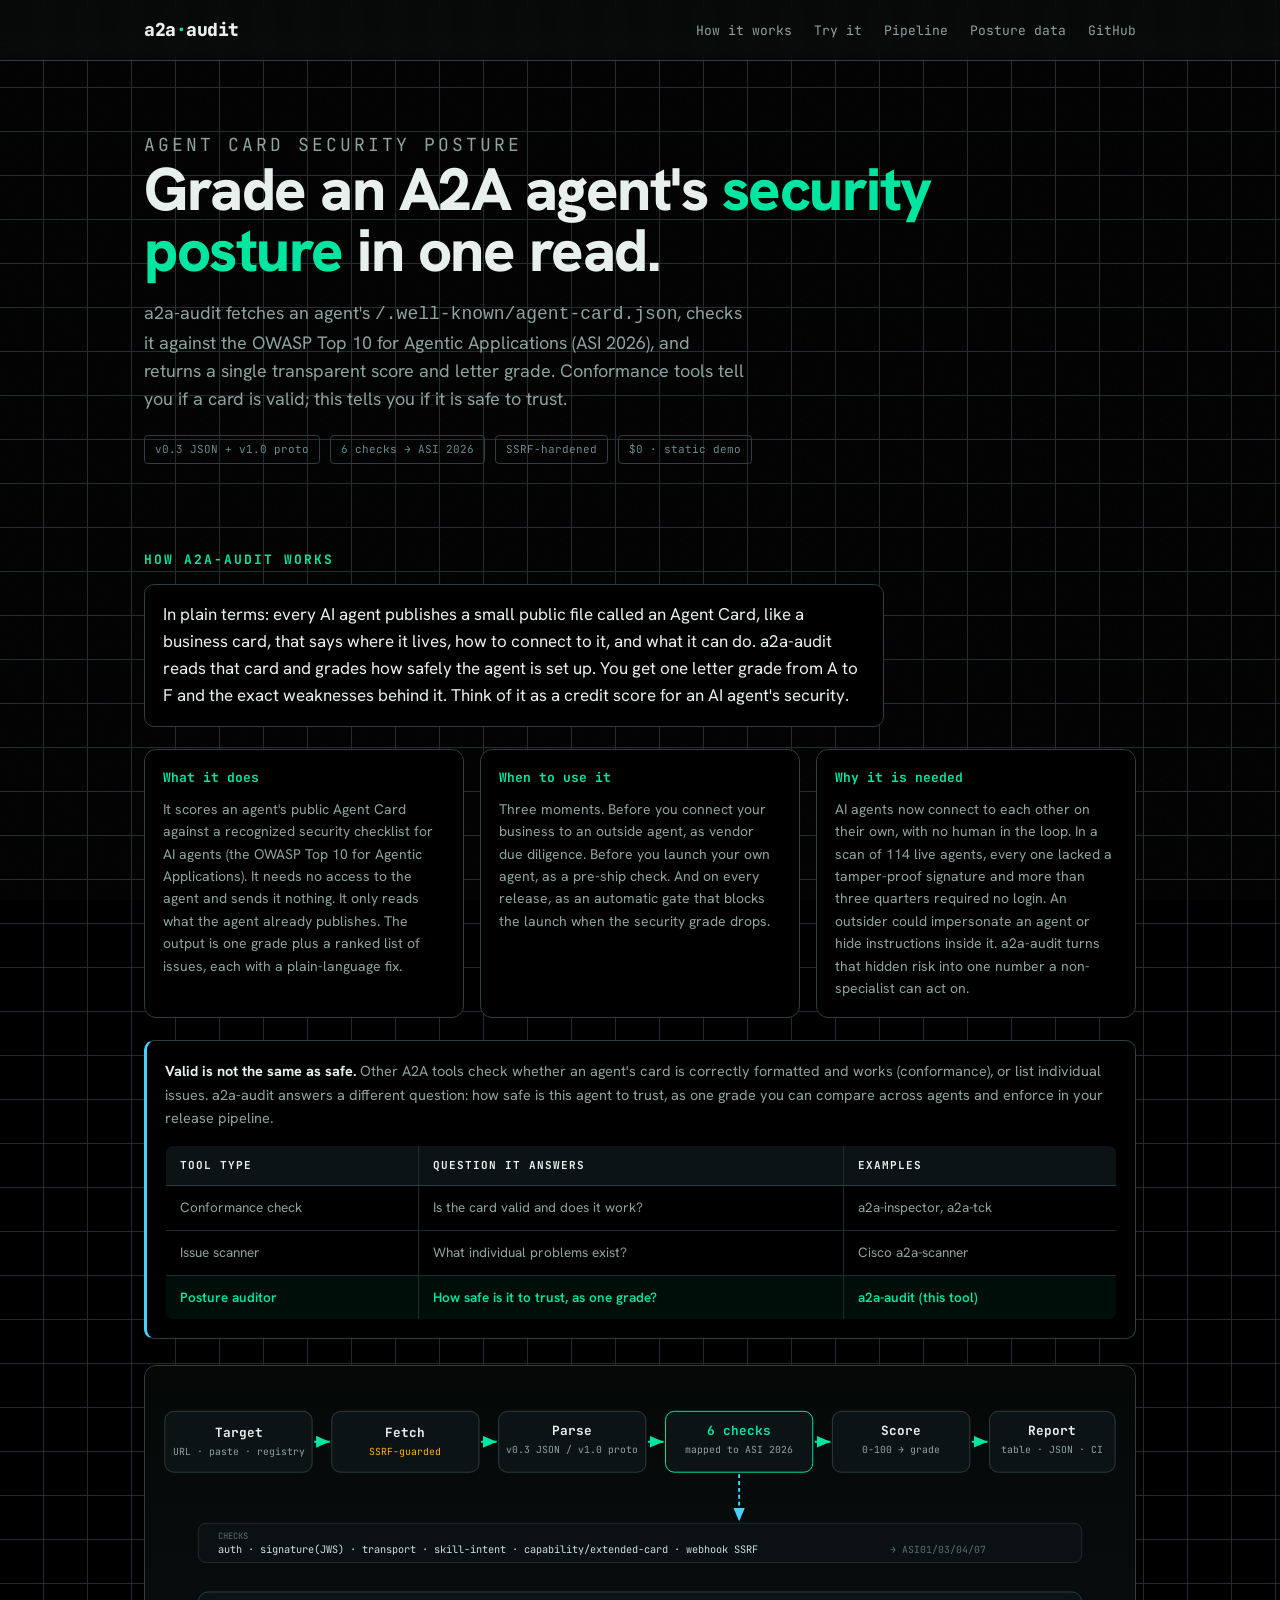
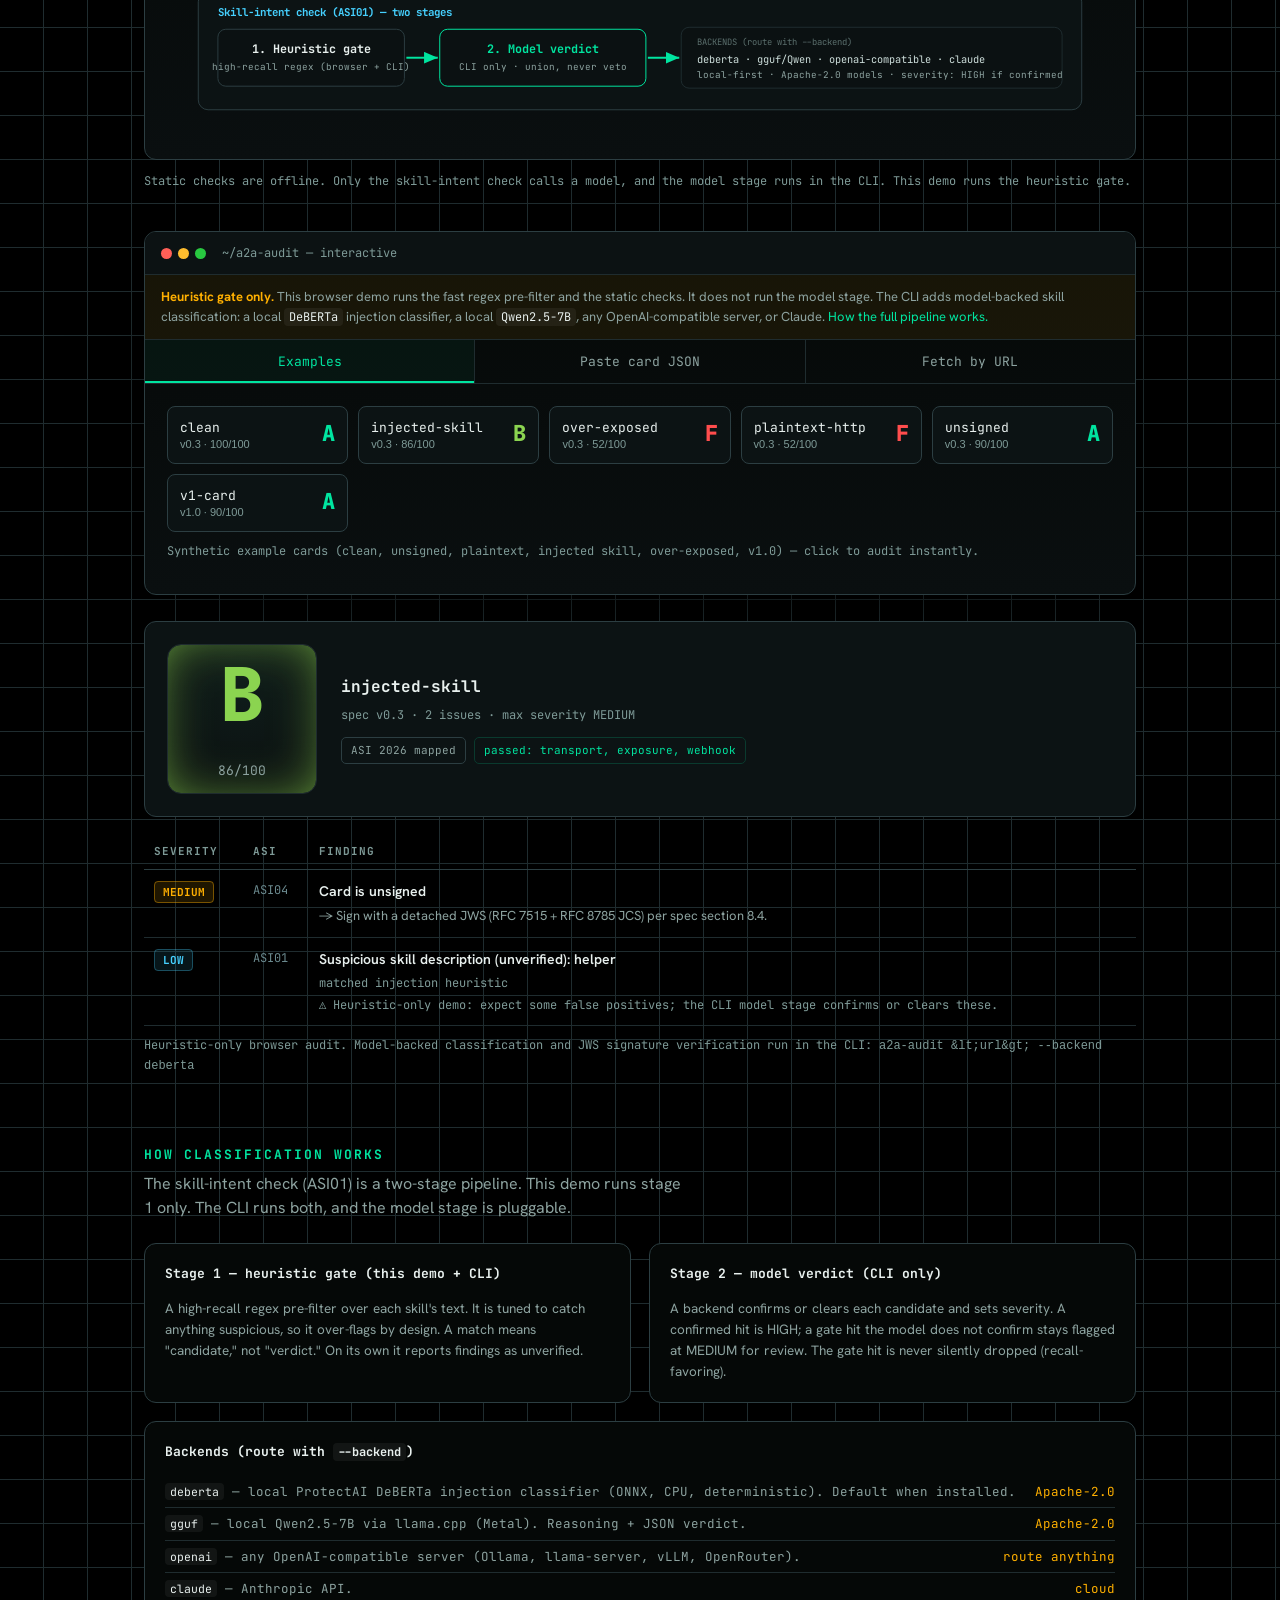
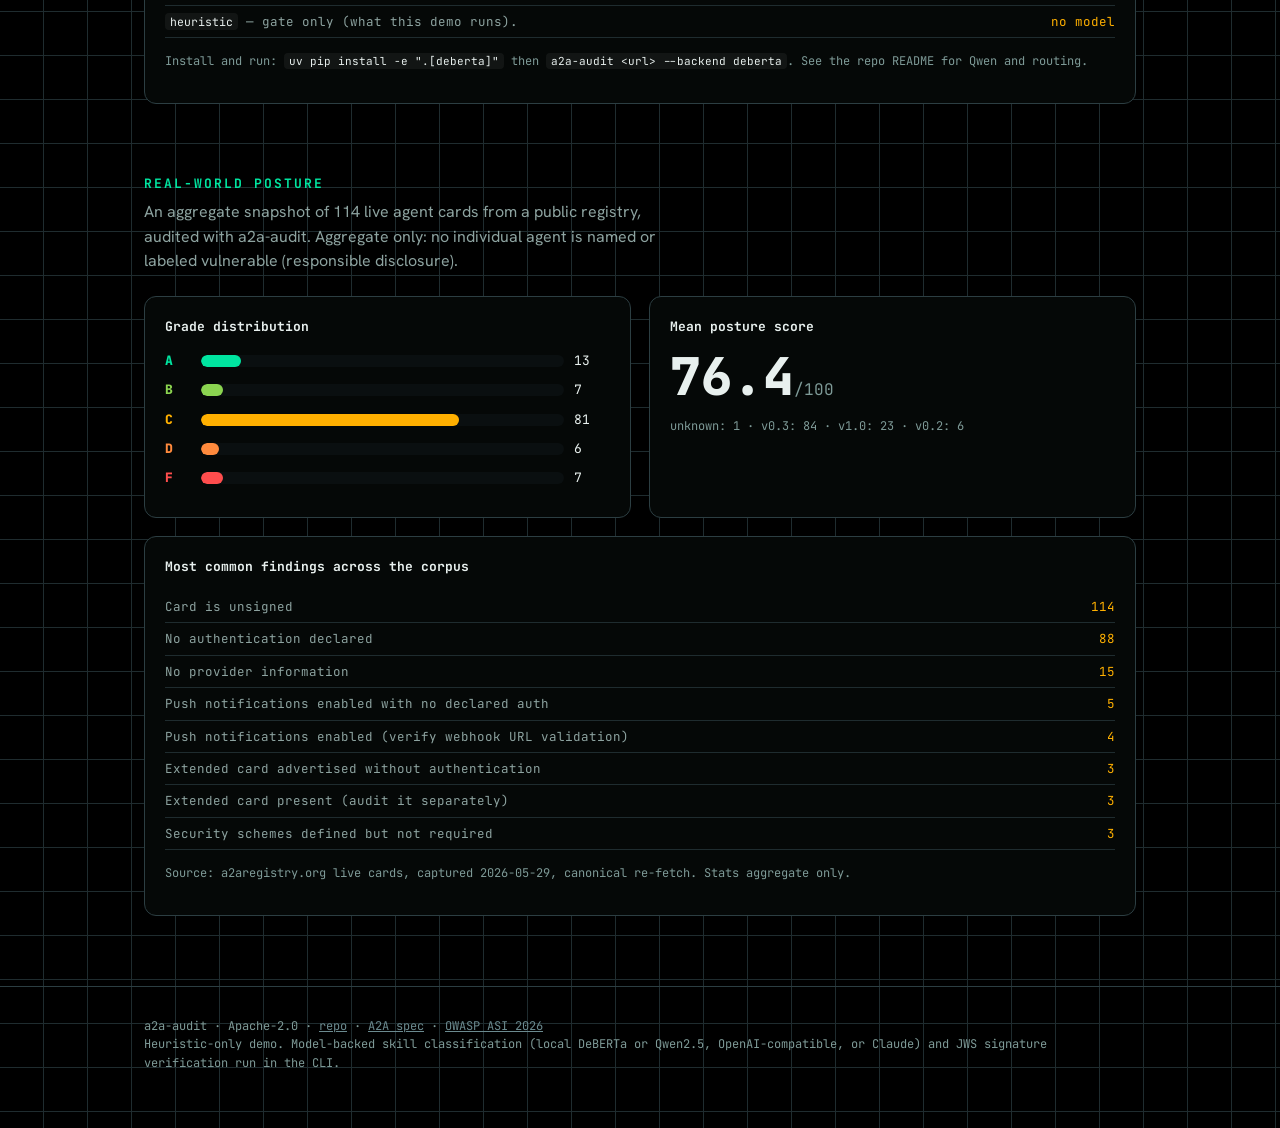
==== commit 68e16a45: "quality pass (ultracode): simplify, code-review, a11y, text, CI Python: numpy softmax; shared _build" ====
--- a/index.html
+++ b/index.html
@@ -41,23 +41,23 @@
       <h2 class="sec">How a2a-audit works</h2>
 
       <div class="exec">
-        <p class="exec-lead">In plain terms: every AI agent publishes a small public profile, like a business card, that says where it lives, how to connect to it, and what it can do. a2a-audit reads that profile and grades how safely the agent is set up. You get one letter grade from A to F and the exact weaknesses behind it. Think of it as a credit score for an AI agent's security.</p>
+        <p class="exec-lead">In plain terms: every AI agent publishes a small public file called an Agent Card, like a business card, that says where it lives, how to connect to it, and what it can do. a2a-audit reads that card and grades how safely the agent is set up. You get one letter grade from A to F and the exact weaknesses behind it. Think of it as a credit score for an AI agent's security.</p>
         <div class="exec-grid">
           <div class="exec-card">
-            <h4>What it does</h4>
-            <p>It scores an agent's public profile against a recognized security checklist for AI agents (the OWASP Top 10 for Agentic Applications). It needs no access to the agent and sends it nothing. It only reads what the agent already publishes. The output is one grade plus a ranked list of issues, each with a plain-language fix.</p>
+            <h3>What it does</h3>
+            <p>It scores an agent's public Agent Card against a recognized security checklist for AI agents (the OWASP Top 10 for Agentic Applications). It needs no access to the agent and sends it nothing. It only reads what the agent already publishes. The output is one grade plus a ranked list of issues, each with a plain-language fix.</p>
           </div>
           <div class="exec-card">
-            <h4>When to use it</h4>
+            <h3>When to use it</h3>
             <p>Three moments. Before you connect your business to an outside agent, as vendor due diligence. Before you launch your own agent, as a pre-ship check. And on every release, as an automatic gate that blocks the launch when the security grade drops.</p>
           </div>
           <div class="exec-card">
-            <h4>Why it is needed</h4>
+            <h3>Why it is needed</h3>
             <p>AI agents now connect to each other on their own, with no human in the loop. In a scan of 114 live agents, every one lacked a tamper-proof signature and more than three quarters required no login. An outsider could impersonate an agent or hide instructions inside it. a2a-audit turns that hidden risk into one number a non-specialist can act on.</p>
           </div>
         </div>
         <div class="vs-note">
-          <p class="vs-lead"><strong>Valid is not the same as safe.</strong> Other A2A tools check whether an agent's profile is correctly formatted and works (conformance), or list individual issues. a2a-audit answers a different question: how safe is this agent to trust, as one grade you can compare across agents and enforce in your release pipeline.</p>
+          <p class="vs-lead"><strong>Valid is not the same as safe.</strong> Other A2A tools check whether an agent's card is correctly formatted and works (conformance), or list individual issues. a2a-audit answers a different question: how safe is this agent to trust, as one grade you can compare across agents and enforce in your release pipeline.</p>
           <table class="vs-table">
             <thead>
               <tr><th>Tool type</th><th>Question it answers</th><th>Examples</th></tr>
@@ -72,7 +72,7 @@
       </div>
 
       <div class="diagram-scroll">
-        <svg viewBox="0 0 980 380" role="img" aria-label="a2a-audit pipeline diagram" class="diagram">
+        <svg viewBox="0 0 980 380" role="img" aria-label="a2a-audit pipeline: Target, then SSRF-guarded Fetch, then Parse (v0.3 JSON or v1.0 proto), then six checks mapped to OWASP ASI 2026, then Score 0 to 100 and a letter grade, then Report. The skill-intent check adds a two-stage classifier: a heuristic gate then a model backend." class="diagram">
           <defs>
             <marker id="arw" markerWidth="9" markerHeight="9" refX="7" refY="3" orient="auto" markerUnits="strokeWidth">
               <path d="M0,0 L7,3 L0,6 Z" fill="#00e5a0"></path>
@@ -210,15 +210,15 @@
       <p class="lead">The skill-intent check (ASI01) is a two-stage pipeline. This demo runs stage 1 only. The CLI runs both, and the model stage is pluggable.</p>
       <div class="agg-grid">
         <div class="card">
-          <h4>Stage 1 — heuristic gate (this demo + CLI)</h4>
+          <h3>Stage 1 — heuristic gate (this demo + CLI)</h3>
           <p class="step">A high-recall regex pre-filter over each skill's text. It is tuned to catch anything suspicious, so it over-flags by design. A match means "candidate," not "verdict." On its own it reports findings as unverified.</p>
         </div>
         <div class="card">
-          <h4>Stage 2 — model verdict (CLI only)</h4>
+          <h3>Stage 2 — model verdict (CLI only)</h3>
           <p class="step">A backend confirms or clears each candidate and sets severity. A confirmed hit is HIGH; a gate hit the model does not confirm stays flagged at MEDIUM for review. The gate hit is never silently dropped (recall-favoring).</p>
         </div>
         <div class="card" style="grid-column:1/-1">
-          <h4>Backends (route with <span class="mono">--backend</span>)</h4>
+          <h3>Backends (route with <span class="mono">--backend</span>)</h3>
           <ul class="findfreq">
             <li><span><span class="mono">deberta</span> — local ProtectAI DeBERTa injection classifier (ONNX, CPU, deterministic). Default when installed.</span><span class="n">Apache-2.0</span></li>
             <li><span><span class="mono">gguf</span> — local Qwen2.5-7B via llama.cpp (Metal). Reasoning + JSON verdict.</span><span class="n">Apache-2.0</span></li>
@@ -236,16 +236,16 @@
       <p class="lead">An aggregate snapshot of <span id="agg-n">—</span> live agent cards from a public registry, audited with a2a-audit. Aggregate only: no individual agent is named or labeled vulnerable (responsible disclosure).</p>
       <div class="agg-grid">
         <div class="card">
-          <h4>Grade distribution</h4>
+          <h3>Grade distribution</h3>
           <div class="bars" id="agg-bars"></div>
         </div>
         <div class="card">
-          <h4>Mean posture score</h4>
+          <h3>Mean posture score</h3>
           <div class="statbig" id="agg-mean">—</div>
           <p class="disclosure" id="agg-specs"></p>
         </div>
         <div class="card" style="grid-column:1/-1">
-          <h4>Most common findings across the corpus</h4>
+          <h3>Most common findings across the corpus</h3>
           <ul class="findfreq" id="agg-freq"></ul>
           <p class="disclosure">Source: a2aregistry.org live cards, captured 2026-05-29, canonical re-fetch. Stats aggregate only.</p>
         </div>
--- a/style.css
+++ b/style.css
@@ -7,7 +7,7 @@
   --line-bright: #2c3e42;
   --ink: #e8f0ee;
   --ink-dim: #8da3a0;
-  --ink-faint: #5b6f6d;
+  --ink-faint: #7e9a97;
   --green: #00e5a0;
   --green-deep: #0a3a2e;
   --amber: #ffb000;
@@ -76,7 +76,7 @@
 .exec-lead { font-size: 17px; line-height: 1.6; color: var(--ink); max-width: 74ch; margin: 0 0 22px; background: #000; border: 1px solid var(--line-bright); border-radius: 10px; padding: 16px 18px; }
 .exec-grid { display: grid; grid-template-columns: repeat(3, 1fr); gap: 16px; }
 .exec-card { border: 1px solid var(--line-bright); border-radius: 12px; padding: 18px; background: #000; }
-.exec-card h4 { margin: 0 0 10px; font-family: var(--mono); font-size: 13px; color: var(--green); }
+.exec-card h3 { margin: 0 0 10px; font-family: var(--mono); font-size: 13px; color: var(--green); font-weight: 700; }
 .exec-card p { margin: 0; font-size: 14px; line-height: 1.6; color: var(--ink-dim); }
 .vs-note { margin-top: 22px; border: 1px solid var(--line-bright); border-left: 3px solid var(--cyan); border-radius: 10px; padding: 18px; background: #000; font-size: 14.5px; line-height: 1.6; color: var(--ink-dim); }
 .vs-note strong { color: var(--ink); }
@@ -93,7 +93,8 @@
 /* diagram */
 .diagram-wrap { margin: 56px 0 10px; }
 .diagram-scroll { overflow-x: auto; border: 1px solid var(--line-bright); border-radius: 12px; background: linear-gradient(180deg, var(--panel), var(--bg-soft)); padding: 10px 14px; }
-.diagram { width: 100%; min-width: 720px; height: auto; display: block; }
+.diagram { width: 100%; min-width: 680px; height: auto; display: block; }
+@media (max-width: 560px) { .diagram-scroll { margin: 0 -24px; border-radius: 0; border-left: none; border-right: none; } }
 .diagram-caption { color: var(--ink-faint); font-family: var(--mono); font-size: 12px; margin-top: 12px; }
 
 /* console / app */
@@ -116,6 +117,8 @@
 .tabs button:last-child { border-right: none; }
 .tabs button:hover { color: var(--ink); background: rgba(255,255,255,0.02); }
 .tabs button.active { color: var(--green); background: rgba(0,229,160,0.05); box-shadow: inset 0 -2px 0 var(--green); }
+.tabs button:focus-visible { outline: 2px solid var(--green); outline-offset: -2px; }
+.bar nav a:focus-visible, .ex:focus-visible, select:focus-visible, button.run:focus-visible { outline: 2px solid var(--green); outline-offset: 2px; }
 
 .panel-body { padding: 22px; }
 .pane { display: none; }
@@ -142,6 +145,7 @@
 .row { display: flex; gap: 10px; margin-top: 12px; }
 button.run { background: var(--green); color: #04150f; border: none; font-family: var(--mono); font-weight: 700; padding: 12px 22px; border-radius: 8px; cursor: pointer; font-size: 14px; }
 button.run:hover { filter: brightness(1.1); }
+button.run:disabled { opacity: 0.5; cursor: not-allowed; filter: none; }
 button.ghost { background: none; color: var(--ink-dim); border: 1px solid var(--line-bright); border-radius: 8px; padding: 12px 16px; font-family: var(--mono); cursor: pointer; }
 .hint { color: var(--ink-faint); font-size: 12px; margin-top: 10px; font-family: var(--mono); }
 
@@ -178,7 +182,7 @@
 .agg .lead { color: var(--ink-dim); margin: 0 0 22px; max-width: 60ch; }
 .agg-grid { display: grid; grid-template-columns: 1fr 1fr; gap: 18px; }
 .card { border: 1px solid var(--line-bright); border-radius: 12px; padding: 20px; background: var(--panel); }
-.card h4 { margin: 0 0 14px; font-family: var(--mono); font-size: 13px; color: var(--ink); }
+.card h3 { margin: 0 0 14px; font-family: var(--mono); font-size: 13px; color: var(--ink); font-weight: 700; }
 .bars .b { display: grid; grid-template-columns: 26px 1fr 36px; align-items: center; gap: 10px; margin-bottom: 9px; font-family: var(--mono); font-size: 13px; }
 .bars .track { height: 12px; background: #0a0f10; border-radius: 6px; overflow: hidden; }
 .bars .fill { height: 100%; border-radius: 6px; }
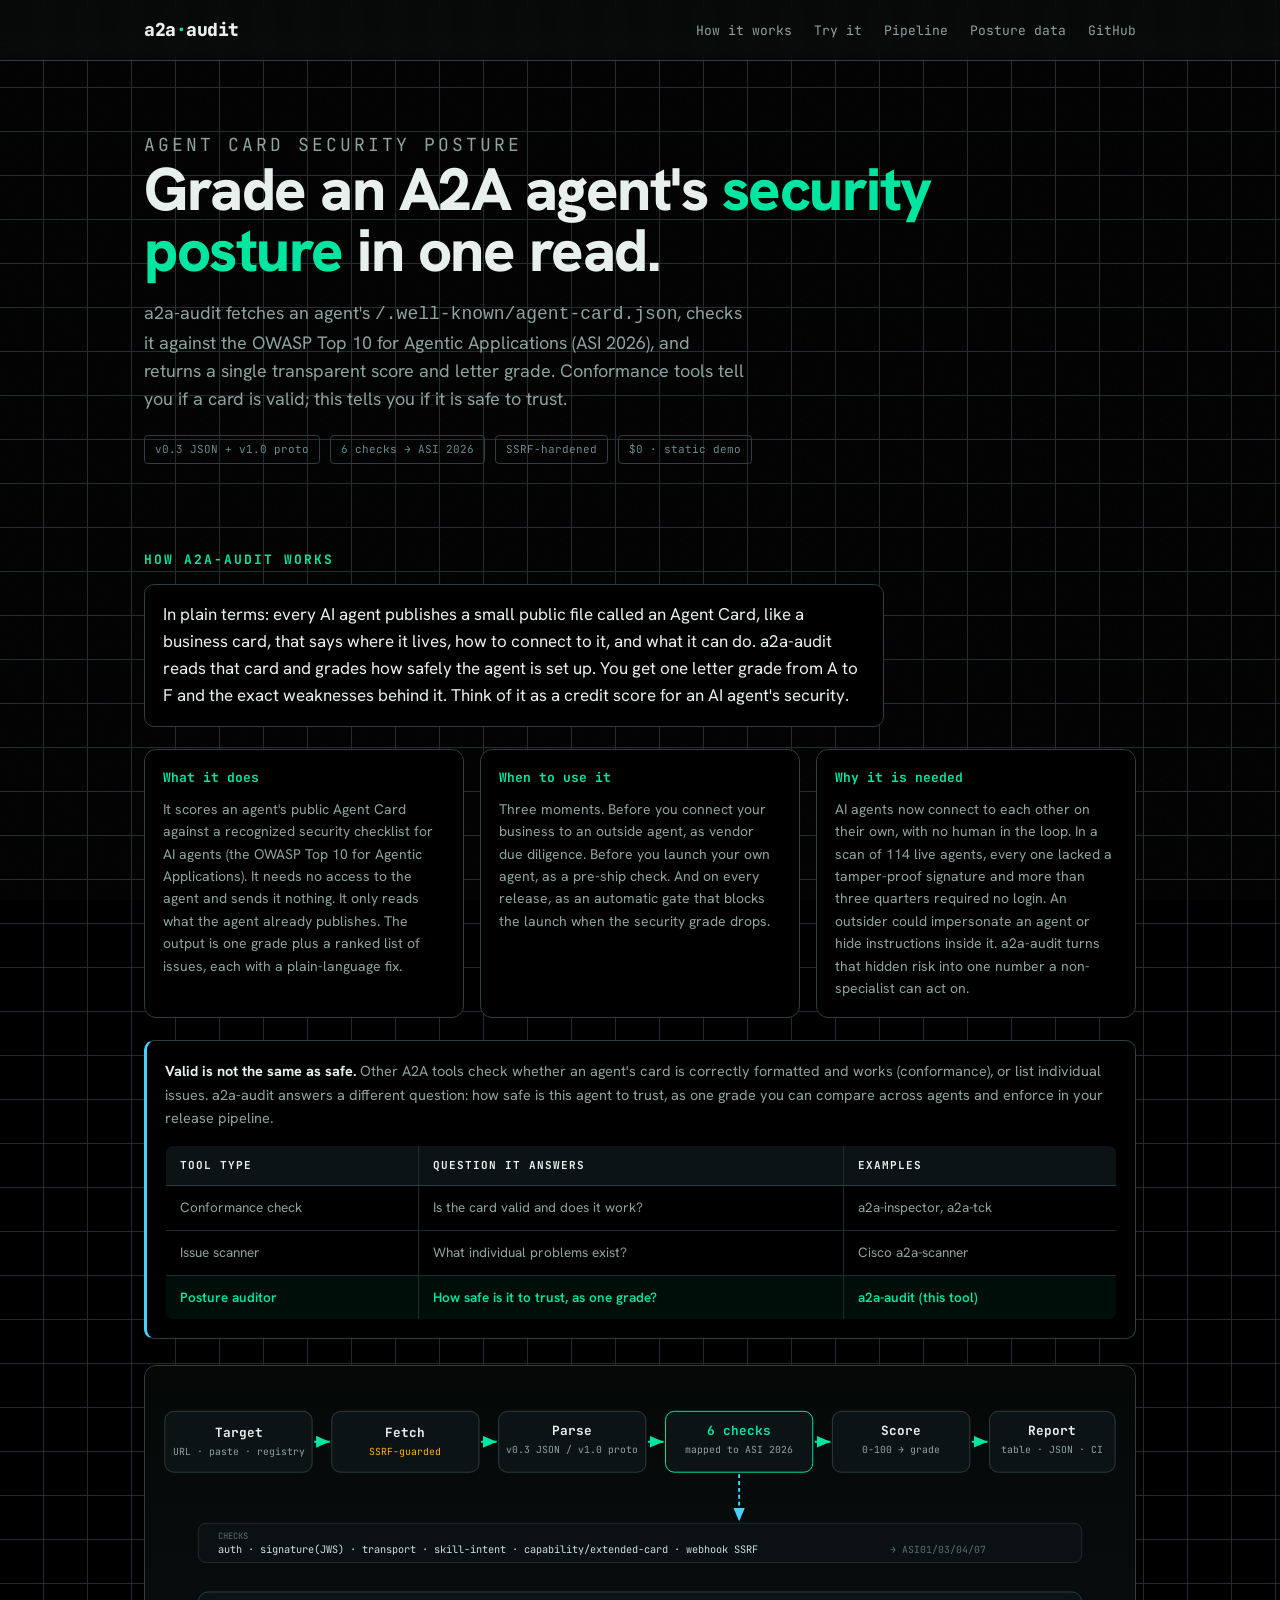
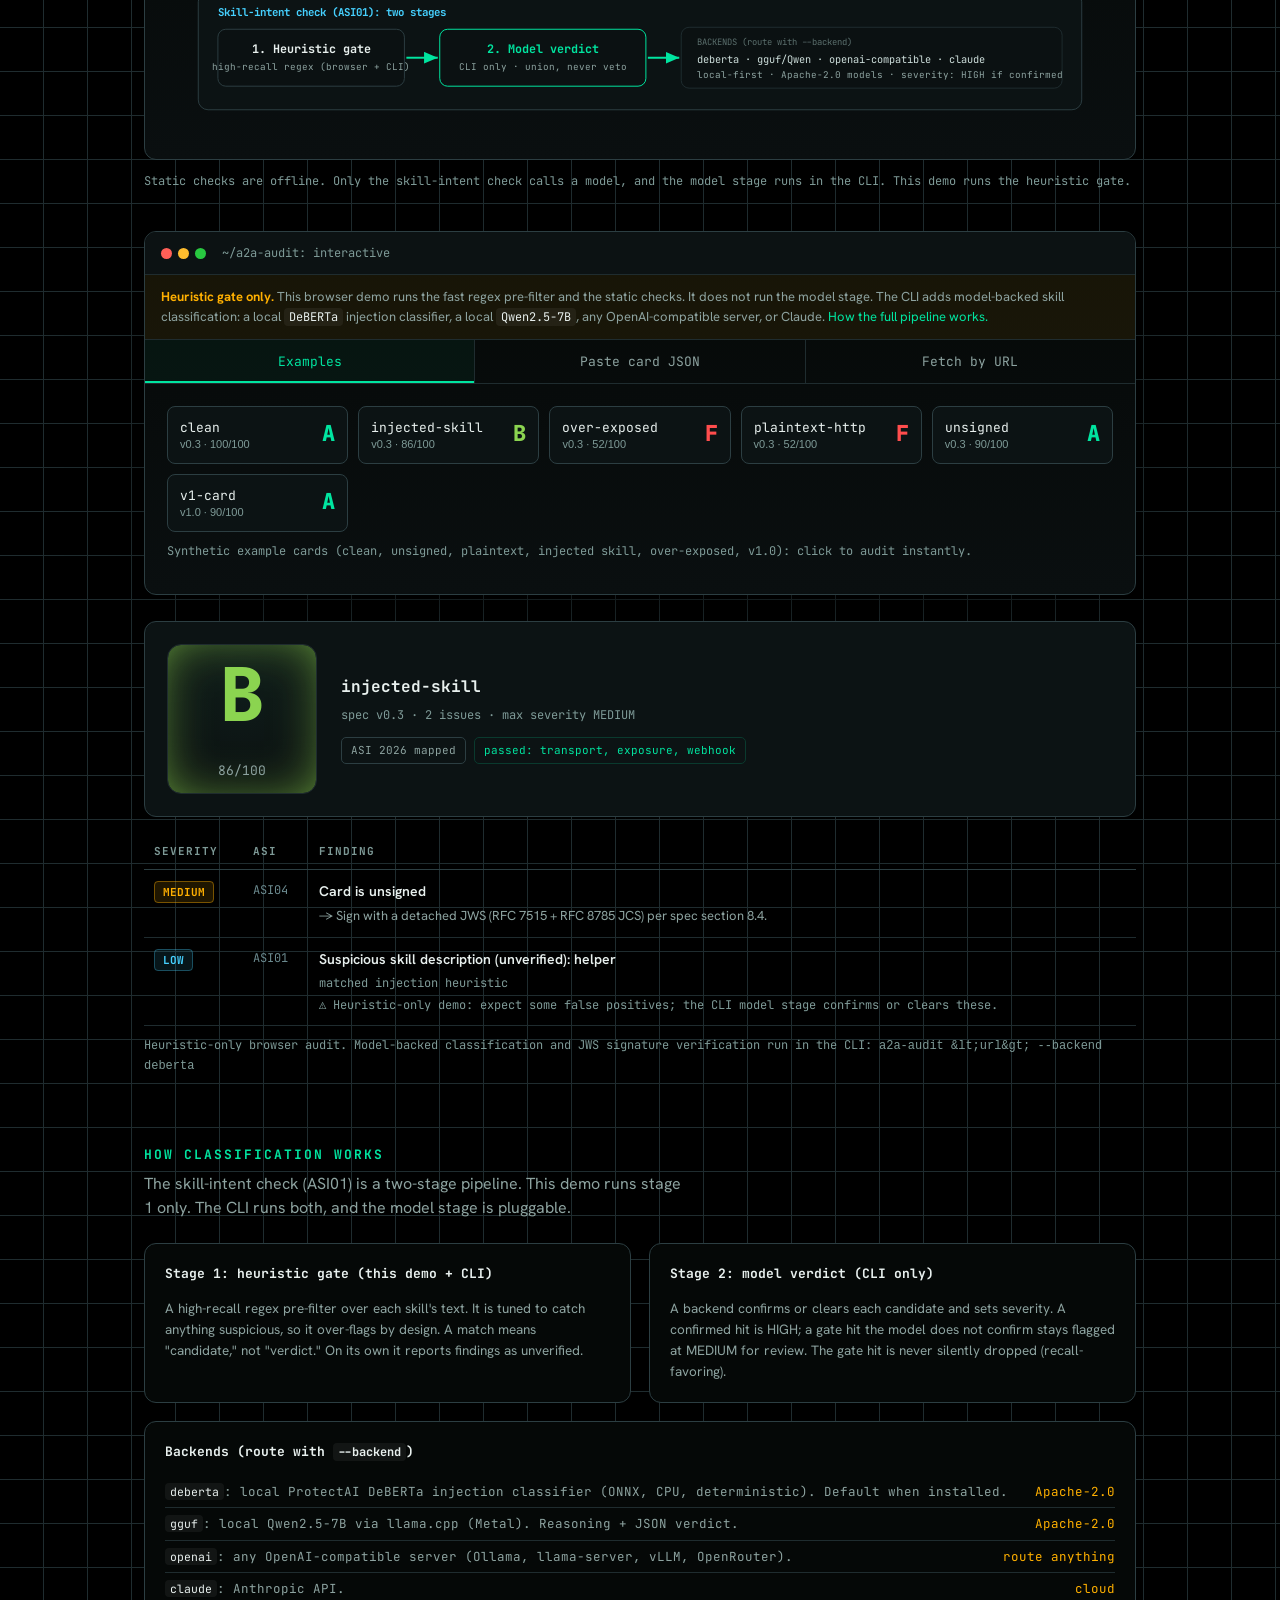
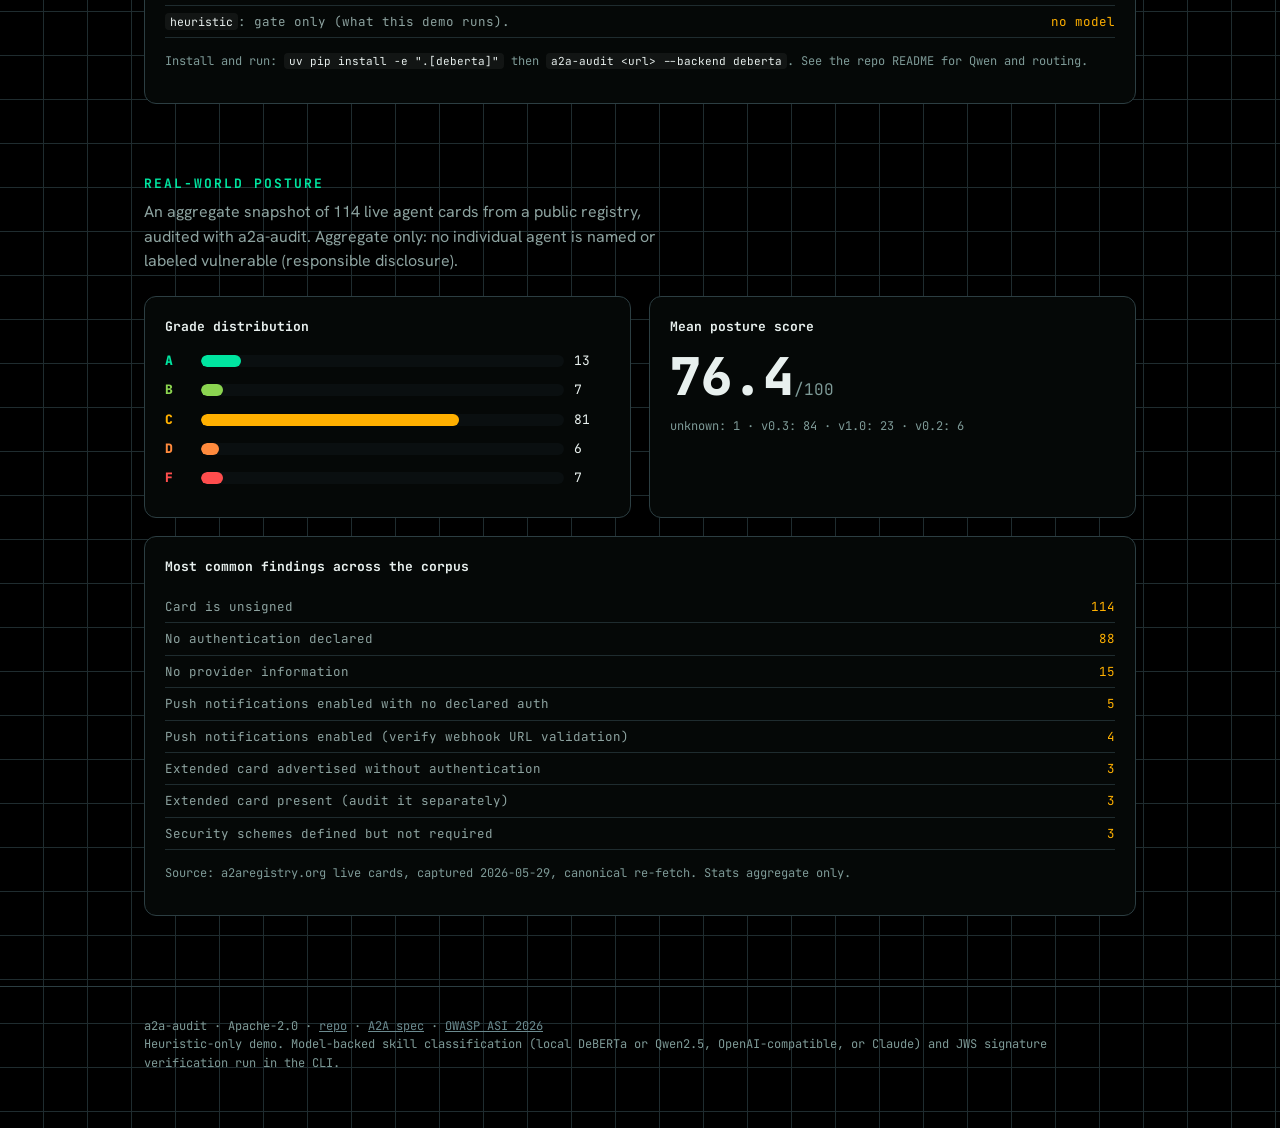
==== commit d4e1f2c7: "style: remove em-dashes from docs + demo header comments (voice rule)" ====
--- a/index.html
+++ b/index.html
@@ -137,7 +137,7 @@
             <!-- classifier sub-pipeline -->
             <g>
               <rect x="40" y="220" width="900" height="120" rx="10" fill="#0c1314" stroke="#2c3e42"></rect>
-              <text x="60" y="244" fill="#46d1ff" font-size="11" font-weight="700">Skill-intent check (ASI01) — two stages</text>
+              <text x="60" y="244" fill="#46d1ff" font-size="11" font-weight="700">Skill-intent check (ASI01): two stages</text>
 
               <rect x="60" y="258" width="190" height="58" rx="8" fill="#0b1112" stroke="#2c3e42"></rect>
               <text x="155" y="282" fill="#e8f0ee" font-size="12" font-weight="700" text-anchor="middle">1. Heuristic gate</text>
@@ -167,7 +167,7 @@
     <div class="console" id="try">
       <div class="console-top">
         <div class="dots"><i></i><i></i><i></i></div>
-        <span class="path">~/a2a-audit — interactive</span>
+        <span class="path">~/a2a-audit: interactive</span>
       </div>
       <div class="demo-banner">
         <strong>Heuristic gate only.</strong> This browser demo runs the fast regex pre-filter and the static checks. It does not run the model stage. The CLI adds model-backed skill classification: a local <span class="mono">DeBERTa</span> injection classifier, a local <span class="mono">Qwen2.5-7B</span>, any OpenAI-compatible server, or Claude. <a href="#fullstack">How the full pipeline works.</a>
@@ -180,7 +180,7 @@
       <div class="panel-body">
         <div class="pane active" id="pane-examples">
           <div class="examples" id="examples"></div>
-          <p class="hint">Synthetic example cards (clean, unsigned, plaintext, injected skill, over-exposed, v1.0) — click to audit instantly.</p>
+          <p class="hint">Synthetic example cards (clean, unsigned, plaintext, injected skill, over-exposed, v1.0): click to audit instantly.</p>
         </div>
         <div class="pane" id="pane-paste">
           <div class="preset">
@@ -210,21 +210,21 @@
       <p class="lead">The skill-intent check (ASI01) is a two-stage pipeline. This demo runs stage 1 only. The CLI runs both, and the model stage is pluggable.</p>
       <div class="agg-grid">
         <div class="card">
-          <h3>Stage 1 — heuristic gate (this demo + CLI)</h3>
+          <h3>Stage 1: heuristic gate (this demo + CLI)</h3>
           <p class="step">A high-recall regex pre-filter over each skill's text. It is tuned to catch anything suspicious, so it over-flags by design. A match means "candidate," not "verdict." On its own it reports findings as unverified.</p>
         </div>
         <div class="card">
-          <h3>Stage 2 — model verdict (CLI only)</h3>
+          <h3>Stage 2: model verdict (CLI only)</h3>
           <p class="step">A backend confirms or clears each candidate and sets severity. A confirmed hit is HIGH; a gate hit the model does not confirm stays flagged at MEDIUM for review. The gate hit is never silently dropped (recall-favoring).</p>
         </div>
         <div class="card" style="grid-column:1/-1">
           <h3>Backends (route with <span class="mono">--backend</span>)</h3>
           <ul class="findfreq">
-            <li><span><span class="mono">deberta</span> — local ProtectAI DeBERTa injection classifier (ONNX, CPU, deterministic). Default when installed.</span><span class="n">Apache-2.0</span></li>
-            <li><span><span class="mono">gguf</span> — local Qwen2.5-7B via llama.cpp (Metal). Reasoning + JSON verdict.</span><span class="n">Apache-2.0</span></li>
-            <li><span><span class="mono">openai</span> — any OpenAI-compatible server (Ollama, llama-server, vLLM, OpenRouter).</span><span class="n">route anything</span></li>
-            <li><span><span class="mono">claude</span> — Anthropic API.</span><span class="n">cloud</span></li>
-            <li><span><span class="mono">heuristic</span> — gate only (what this demo runs).</span><span class="n">no model</span></li>
+            <li><span><span class="mono">deberta</span>: local ProtectAI DeBERTa injection classifier (ONNX, CPU, deterministic). Default when installed.</span><span class="n">Apache-2.0</span></li>
+            <li><span><span class="mono">gguf</span>: local Qwen2.5-7B via llama.cpp (Metal). Reasoning + JSON verdict.</span><span class="n">Apache-2.0</span></li>
+            <li><span><span class="mono">openai</span>: any OpenAI-compatible server (Ollama, llama-server, vLLM, OpenRouter).</span><span class="n">route anything</span></li>
+            <li><span><span class="mono">claude</span>: Anthropic API.</span><span class="n">cloud</span></li>
+            <li><span><span class="mono">heuristic</span>: gate only (what this demo runs).</span><span class="n">no model</span></li>
           </ul>
           <p class="disclosure">Install and run: <span class="mono">uv pip install -e ".[deberta]"</span> then <span class="mono">a2a-audit &lt;url&gt; --backend deberta</span>. See the repo README for Qwen and routing.</p>
         </div>
@@ -233,7 +233,7 @@
 
     <section class="agg" id="posture">
       <h2 class="sec">Real-world posture</h2>
-      <p class="lead">An aggregate snapshot of <span id="agg-n">—</span> live agent cards from a public registry, audited with a2a-audit. Aggregate only: no individual agent is named or labeled vulnerable (responsible disclosure).</p>
+      <p class="lead">An aggregate snapshot of <span id="agg-n">-</span> live agent cards from a public registry, audited with a2a-audit. Aggregate only: no individual agent is named or labeled vulnerable (responsible disclosure).</p>
       <div class="agg-grid">
         <div class="card">
           <h3>Grade distribution</h3>
@@ -241,7 +241,7 @@
         </div>
         <div class="card">
           <h3>Mean posture score</h3>
-          <div class="statbig" id="agg-mean">—</div>
+          <div class="statbig" id="agg-mean">-</div>
           <p class="disclosure" id="agg-specs"></p>
         </div>
         <div class="card" style="grid-column:1/-1">
--- a/style.css
+++ b/style.css
@@ -1,4 +1,4 @@
-/* a2a-audit demo — security-console aesthetic */
+/* a2a-audit demo - security-console aesthetic */
 :root {
   --bg: #000;
   --bg-soft: #0a0f10;
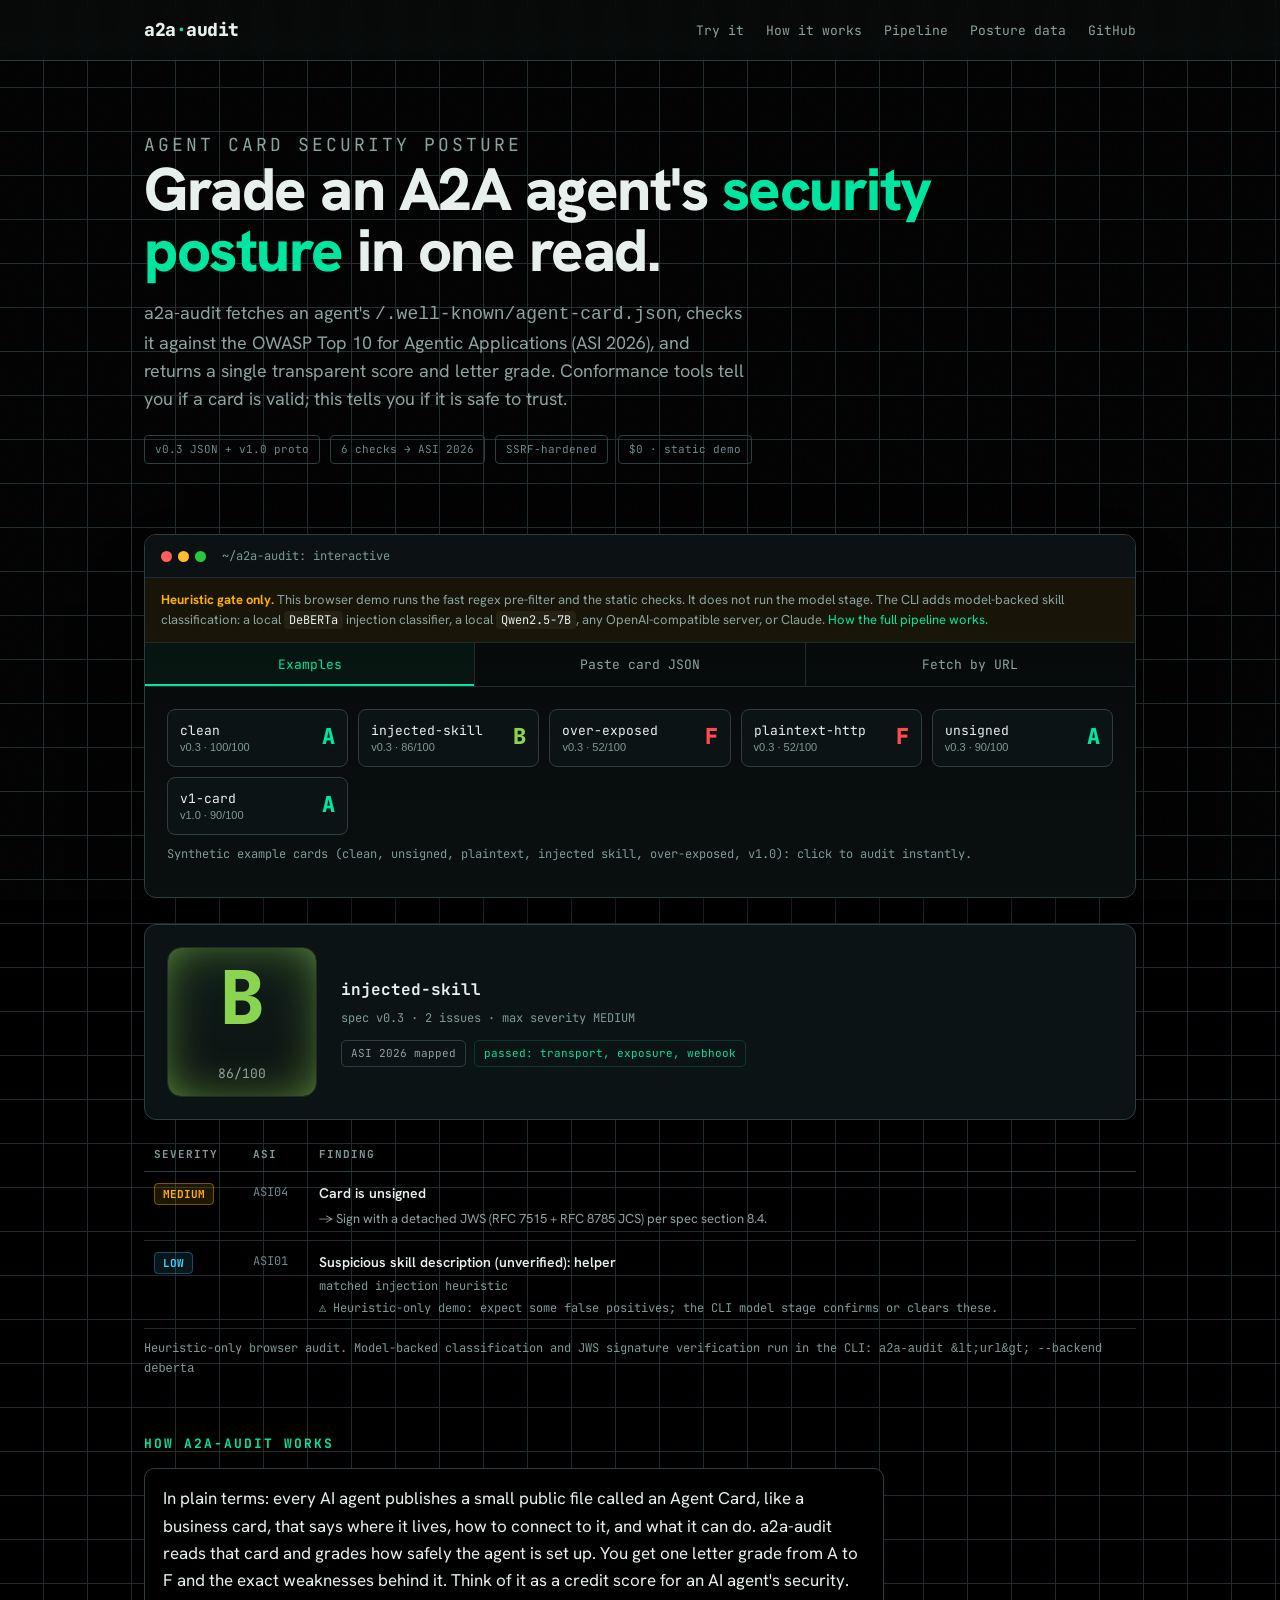
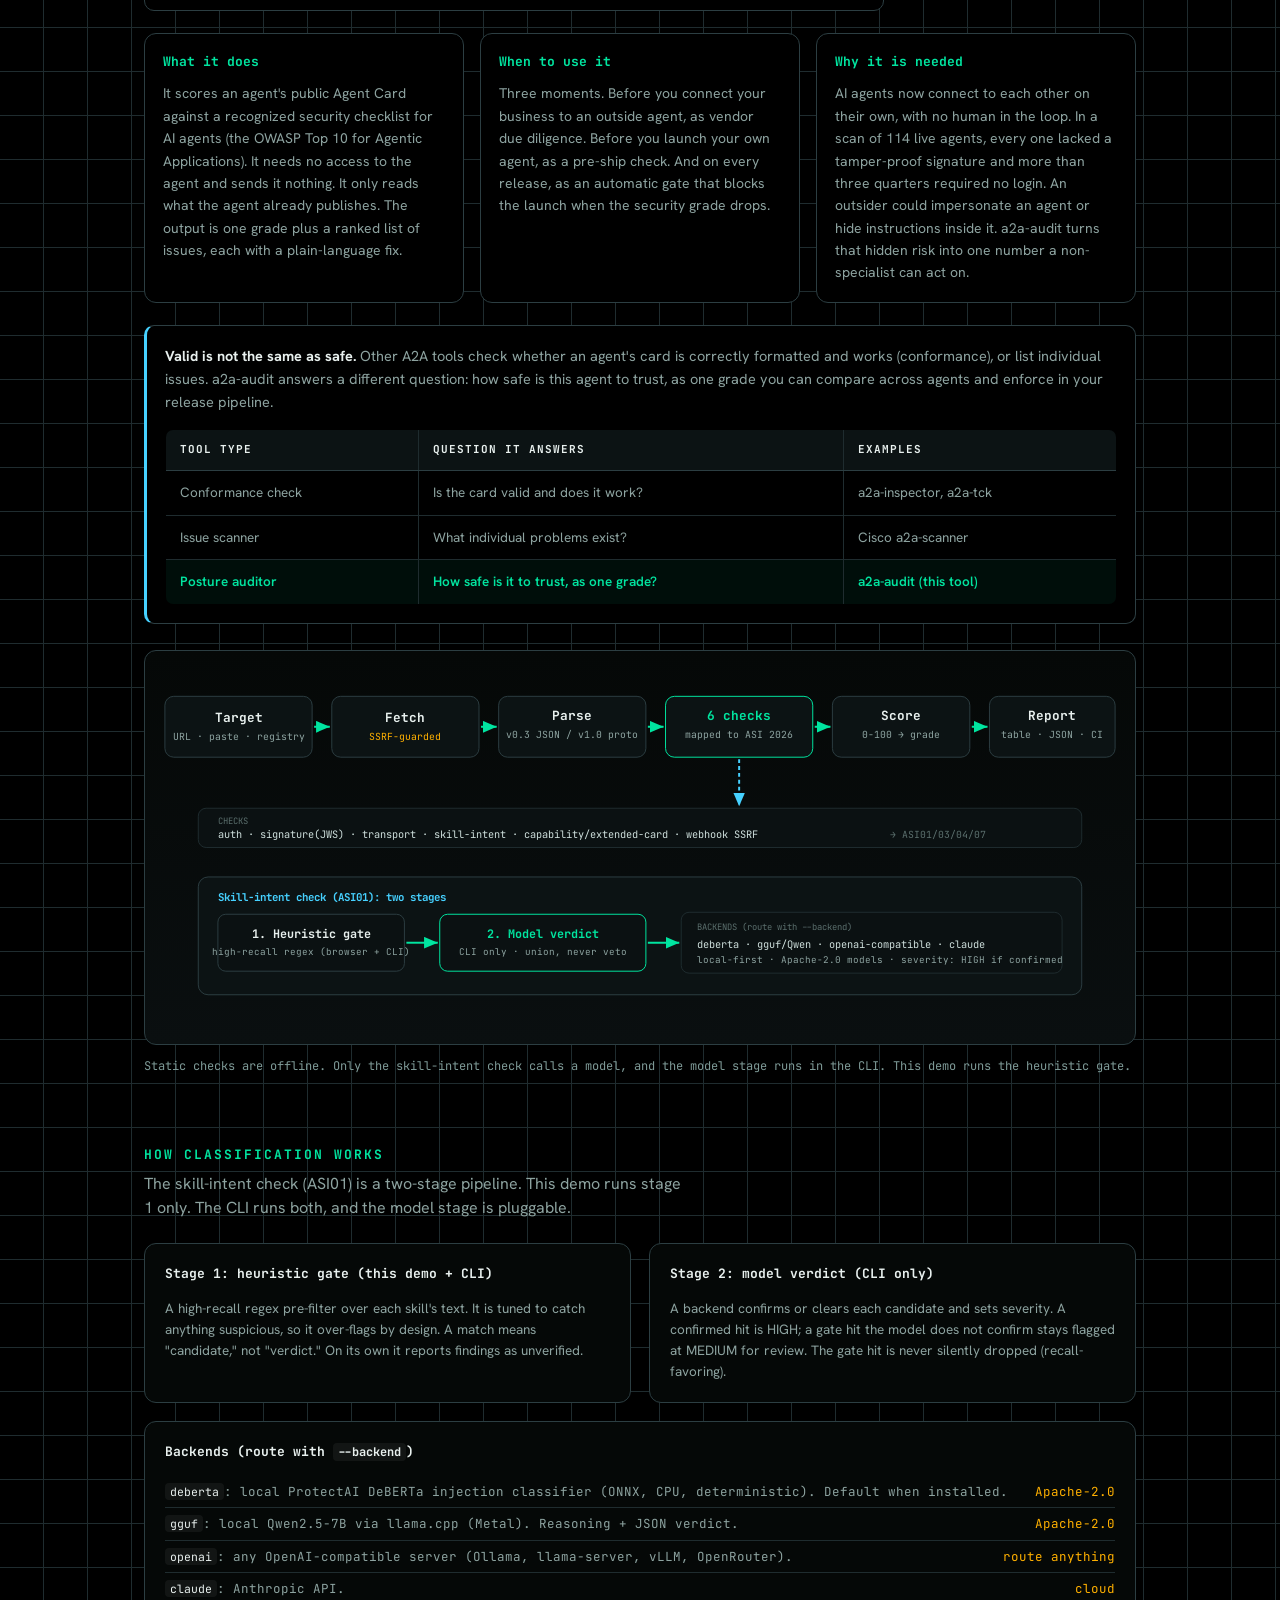
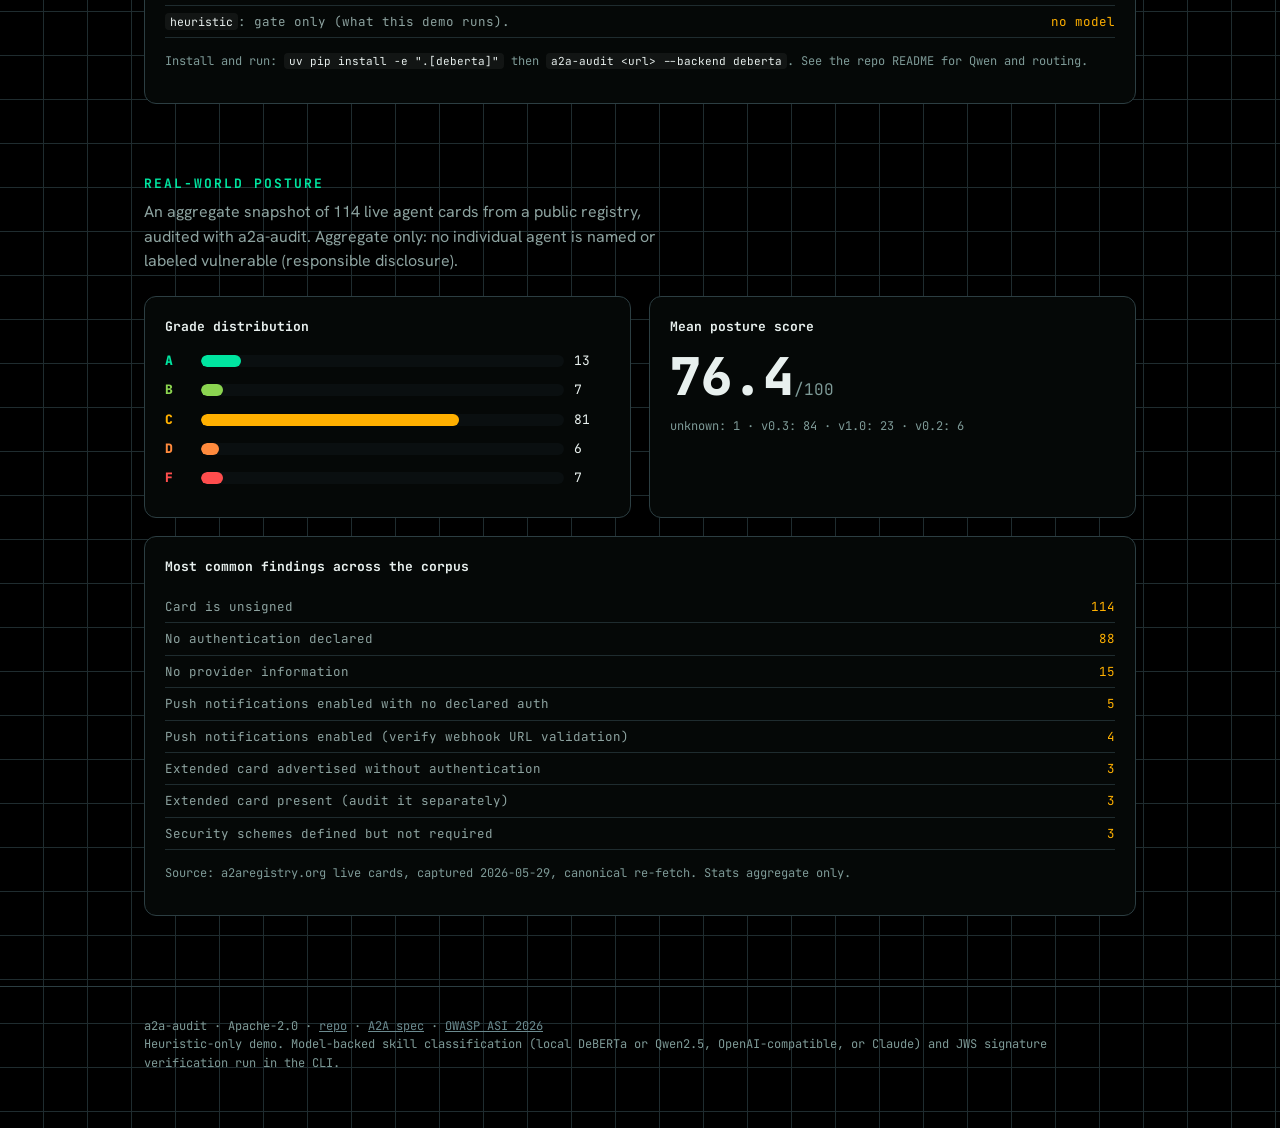
==== commit df706a5d: "ui(demo): move the interactive terminal above the How-it-works section Visitors can try the auditor " ====
--- a/index.html
+++ b/index.html
@@ -15,8 +15,8 @@
     <div class="bar">
       <div class="brand">a2a<span class="dot">·</span>audit</div>
       <nav>
+        <a href="#try">Try it</a>
         <a href="#how">How it works</a>
-        <a href="#try">Try it</a>
         <a href="#fullstack">Pipeline</a>
         <a href="#posture">Posture data</a>
         <a href="https://github.com/dannyliv/a2a-audit" target="_blank" rel="noopener">GitHub</a>
@@ -36,6 +36,47 @@
         <span class="tag">$0 · static demo</span>
       </div>
     </section>
+
+    <div class="console" id="try">
+      <div class="console-top">
+        <div class="dots"><i></i><i></i><i></i></div>
+        <span class="path">~/a2a-audit: interactive</span>
+      </div>
+      <div class="demo-banner">
+        <strong>Heuristic gate only.</strong> This browser demo runs the fast regex pre-filter and the static checks. It does not run the model stage. The CLI adds model-backed skill classification: a local <span class="mono">DeBERTa</span> injection classifier, a local <span class="mono">Qwen2.5-7B</span>, any OpenAI-compatible server, or Claude. <a href="#fullstack">How the full pipeline works.</a>
+      </div>
+      <div class="tabs">
+        <button class="active" data-pane="examples">Examples</button>
+        <button data-pane="paste">Paste card JSON</button>
+        <button data-pane="url">Fetch by URL</button>
+      </div>
+      <div class="panel-body">
+        <div class="pane active" id="pane-examples">
+          <div class="examples" id="examples"></div>
+          <p class="hint">Synthetic example cards (clean, unsigned, plaintext, injected skill, over-exposed, v1.0): click to audit instantly.</p>
+        </div>
+        <div class="pane" id="pane-paste">
+          <div class="preset">
+            <label for="jsonPreset">Pre-tested card JSON <span class="precalc-tag">pre-calculated</span></label>
+            <select id="jsonPreset"><option value="">Pick one of <span id="jsonCount">…</span> real agent cards…</option></select>
+          </div>
+          <textarea id="pasteBox" placeholder='Or paste an Agent Card JSON here, e.g. {"name":"My Agent","url":"https://...","skills":[...]}'></textarea>
+          <div class="row"><button class="run" id="runPaste">Audit card (heuristic, live)</button></div>
+          <p class="hint">Picking a pre-tested card shows a result pre-computed on-device with the full DeBERTa classifier. Pasting your own runs the heuristic gate live in your browser. Nothing is uploaded.</p>
+        </div>
+        <div class="pane" id="pane-url">
+          <div class="preset">
+            <label for="urlPreset">Pre-tested agent URL <span class="precalc-tag">pre-calculated</span></label>
+            <select id="urlPreset"><option value="">Pick one of the pre-tested agent URLs…</option></select>
+          </div>
+          <input type="text" id="urlBox" placeholder="Or enter: example-agent.com  /  https://example-agent.com/.well-known/agent-card.json" />
+          <div class="row"><button class="run" id="runUrl">Fetch &amp; audit (heuristic, live)</button></div>
+          <p class="hint">Picking a pre-tested URL shows an on-device full-classifier result (no live fetch). Entering your own attempts a live browser fetch (often blocked by CORS); if it fails, use Paste or the CLI.</p>
+        </div>
+      </div>
+    </div>
+
+    <div id="result"></div>
 
     <section class="diagram-wrap" id="how">
       <h2 class="sec">How a2a-audit works</h2>
@@ -164,46 +205,6 @@
       <p class="diagram-caption">Static checks are offline. Only the skill-intent check calls a model, and the model stage runs in the CLI. This demo runs the heuristic gate.</p>
     </section>
 
-    <div class="console" id="try">
-      <div class="console-top">
-        <div class="dots"><i></i><i></i><i></i></div>
-        <span class="path">~/a2a-audit: interactive</span>
-      </div>
-      <div class="demo-banner">
-        <strong>Heuristic gate only.</strong> This browser demo runs the fast regex pre-filter and the static checks. It does not run the model stage. The CLI adds model-backed skill classification: a local <span class="mono">DeBERTa</span> injection classifier, a local <span class="mono">Qwen2.5-7B</span>, any OpenAI-compatible server, or Claude. <a href="#fullstack">How the full pipeline works.</a>
-      </div>
-      <div class="tabs">
-        <button class="active" data-pane="examples">Examples</button>
-        <button data-pane="paste">Paste card JSON</button>
-        <button data-pane="url">Fetch by URL</button>
-      </div>
-      <div class="panel-body">
-        <div class="pane active" id="pane-examples">
-          <div class="examples" id="examples"></div>
-          <p class="hint">Synthetic example cards (clean, unsigned, plaintext, injected skill, over-exposed, v1.0): click to audit instantly.</p>
-        </div>
-        <div class="pane" id="pane-paste">
-          <div class="preset">
-            <label for="jsonPreset">Pre-tested card JSON <span class="precalc-tag">pre-calculated</span></label>
-            <select id="jsonPreset"><option value="">Pick one of <span id="jsonCount">…</span> real agent cards…</option></select>
-          </div>
-          <textarea id="pasteBox" placeholder='Or paste an Agent Card JSON here, e.g. {"name":"My Agent","url":"https://...","skills":[...]}'></textarea>
-          <div class="row"><button class="run" id="runPaste">Audit card (heuristic, live)</button></div>
-          <p class="hint">Picking a pre-tested card shows a result pre-computed on-device with the full DeBERTa classifier. Pasting your own runs the heuristic gate live in your browser. Nothing is uploaded.</p>
-        </div>
-        <div class="pane" id="pane-url">
-          <div class="preset">
-            <label for="urlPreset">Pre-tested agent URL <span class="precalc-tag">pre-calculated</span></label>
-            <select id="urlPreset"><option value="">Pick one of the pre-tested agent URLs…</option></select>
-          </div>
-          <input type="text" id="urlBox" placeholder="Or enter: example-agent.com  /  https://example-agent.com/.well-known/agent-card.json" />
-          <div class="row"><button class="run" id="runUrl">Fetch &amp; audit (heuristic, live)</button></div>
-          <p class="hint">Picking a pre-tested URL shows an on-device full-classifier result (no live fetch). Entering your own attempts a live browser fetch (often blocked by CORS); if it fails, use Paste or the CLI.</p>
-        </div>
-      </div>
-    </div>
-
-    <div id="result"></div>
 
     <section class="agg" id="fullstack">
       <h2 class="sec">How classification works</h2>
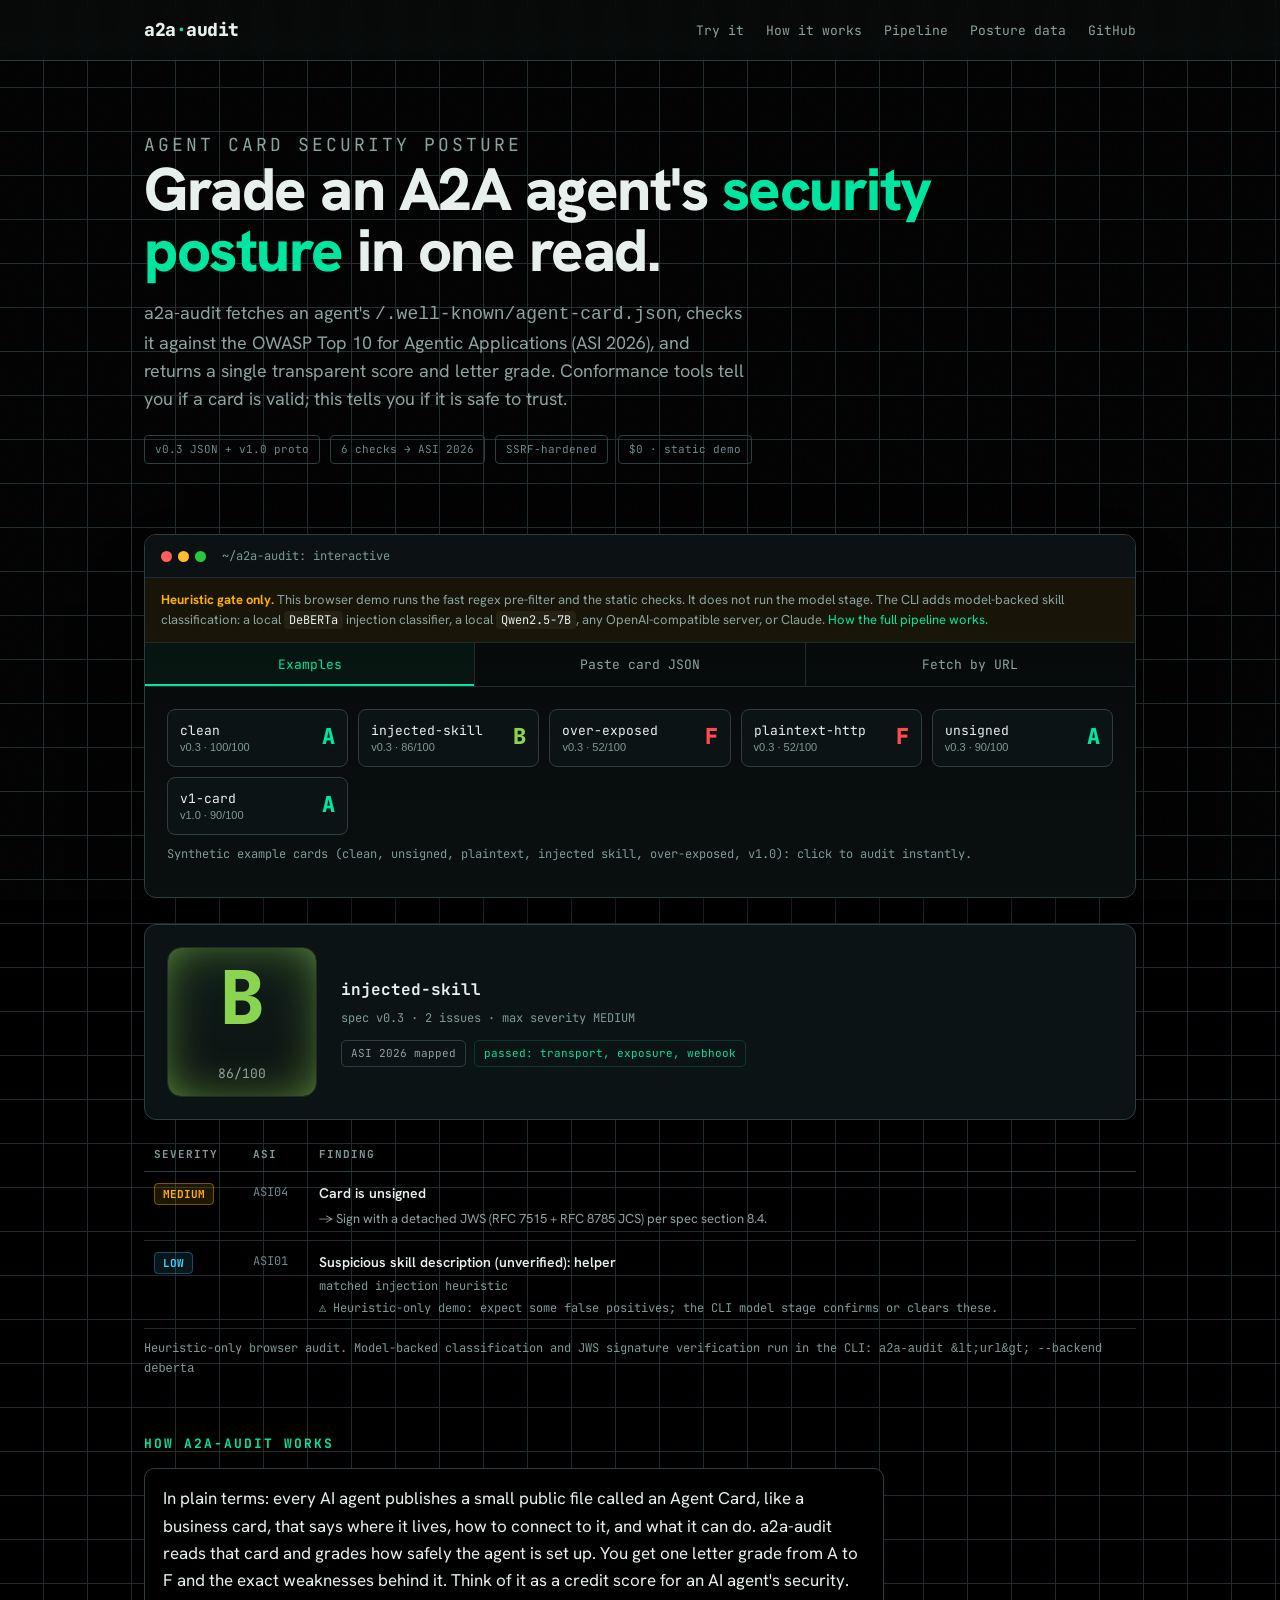
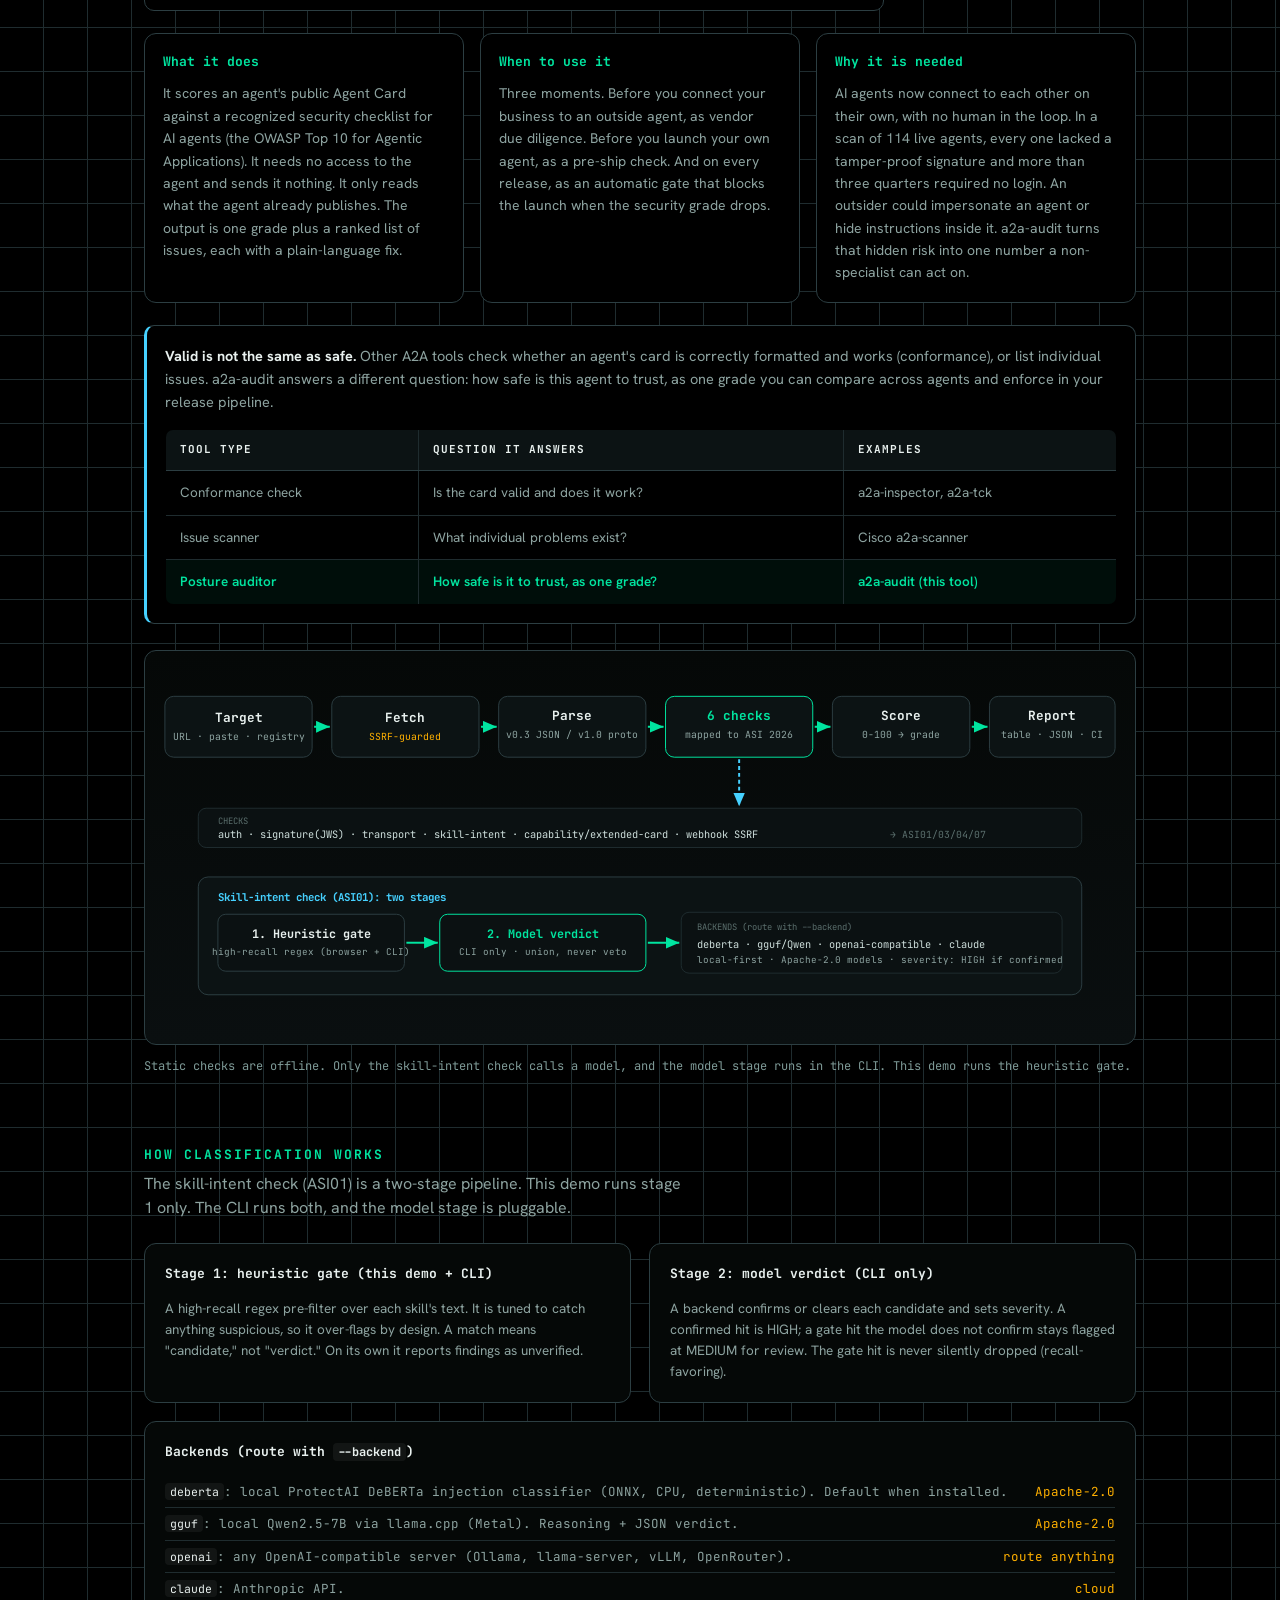
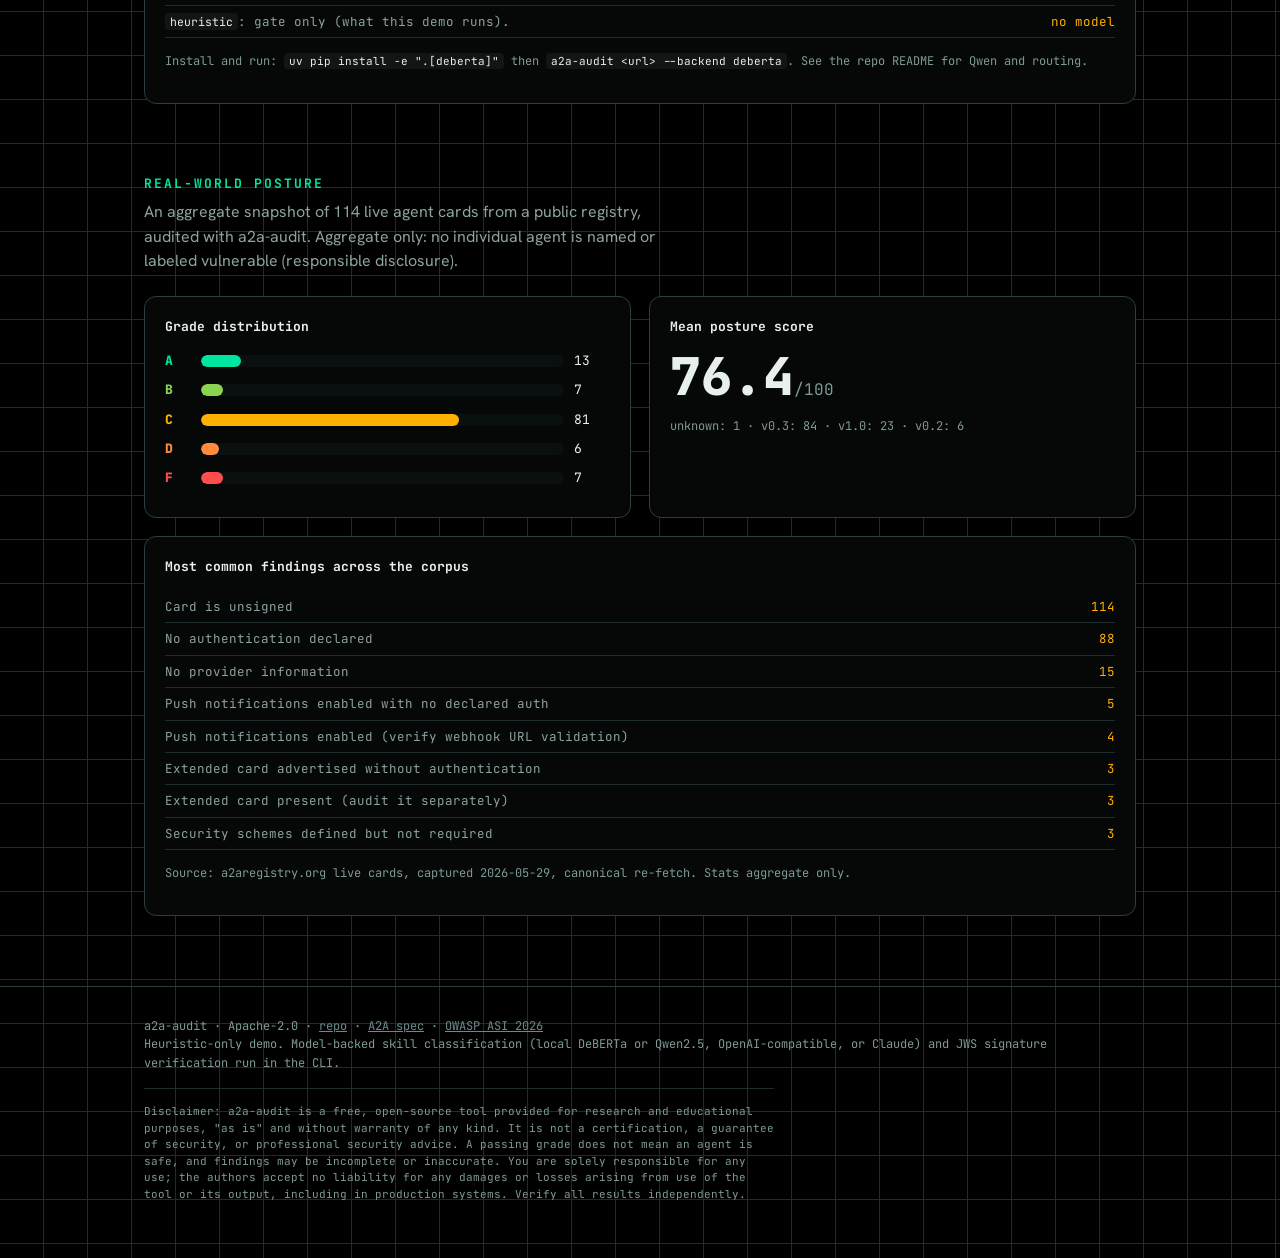
==== commit 8c0939ab: "docs: add research-purposes / no-liability disclaimer (README bottom + demo footer)" ====
--- a/index.html
+++ b/index.html
@@ -62,7 +62,7 @@
           </div>
           <textarea id="pasteBox" placeholder='Or paste an Agent Card JSON here, e.g. {"name":"My Agent","url":"https://...","skills":[...]}'></textarea>
           <div class="row"><button class="run" id="runPaste">Audit card (heuristic, live)</button></div>
-          <p class="hint">Picking a pre-tested card shows a result pre-computed on-device with the full DeBERTa classifier. Pasting your own runs the heuristic gate live in your browser. Nothing is uploaded.</p>
+          <p class="hint">Picking a pre-tested card shows a result pre-computed on-device with the full DeBERTa classifier. Pasting your own runs the heuristic gate live in your browser. Nothing is uploaded. Note: the browser demo only uses heuristic, download and install the full version to use with classifiers.</p>
         </div>
         <div class="pane" id="pane-url">
           <div class="preset">
@@ -261,6 +261,7 @@
       <a href="https://a2a-protocol.org/latest/specification/" target="_blank" rel="noopener">A2A spec</a> ·
       <a href="https://genai.owasp.org/resource/owasp-top-10-for-agentic-applications-for-2026/" target="_blank" rel="noopener">OWASP ASI 2026</a><br />
       Heuristic-only demo. Model-backed skill classification (local DeBERTa or Qwen2.5, OpenAI-compatible, or Claude) and JWS signature verification run in the CLI.
+      <p class="disclaimer-note">Disclaimer: a2a-audit is a free, open-source tool provided for research and educational purposes, "as is" and without warranty of any kind. It is not a certification, a guarantee of security, or professional security advice. A passing grade does not mean an agent is safe, and findings may be incomplete or inaccurate. You are solely responsible for any use; the authors accept no liability for any damages or losses arising from use of the tool or its output, including in production systems. Verify all results independently.</p>
     </div>
   </footer>
 
--- a/style.css
+++ b/style.css
@@ -196,6 +196,7 @@
 footer { border-top: 1px solid var(--line-bright); padding: 30px 0 60px; margin-top: 60px; color: var(--ink-faint); font-family: var(--mono); font-size: 12px; }
 footer a { color: var(--steel); }
 footer a:hover { color: var(--green); }
+.disclaimer-note { margin: 16px 0 0; padding-top: 14px; border-top: 1px solid var(--line); color: var(--ink-faint); font-size: 11px; line-height: 1.5; max-width: 90ch; }
 
 @media (max-width: 720px) {
   .agg-grid { grid-template-columns: 1fr; }
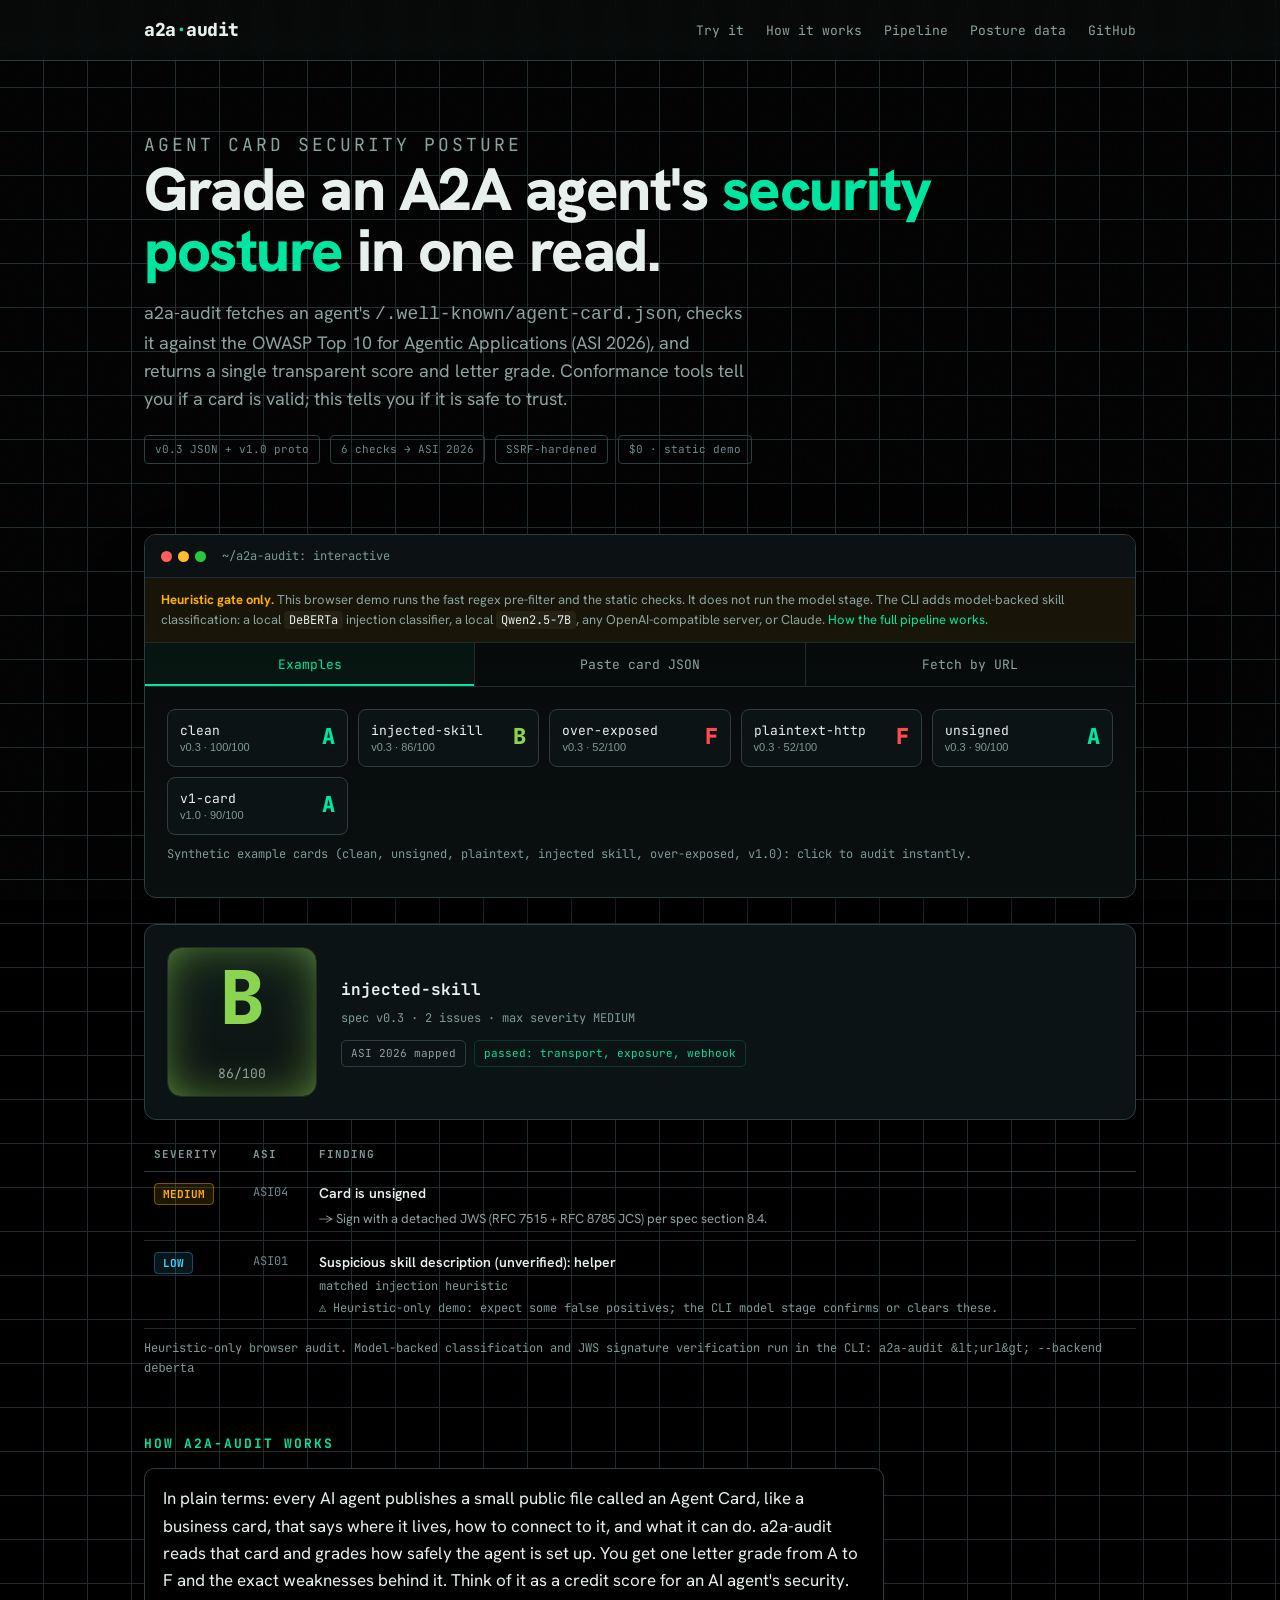
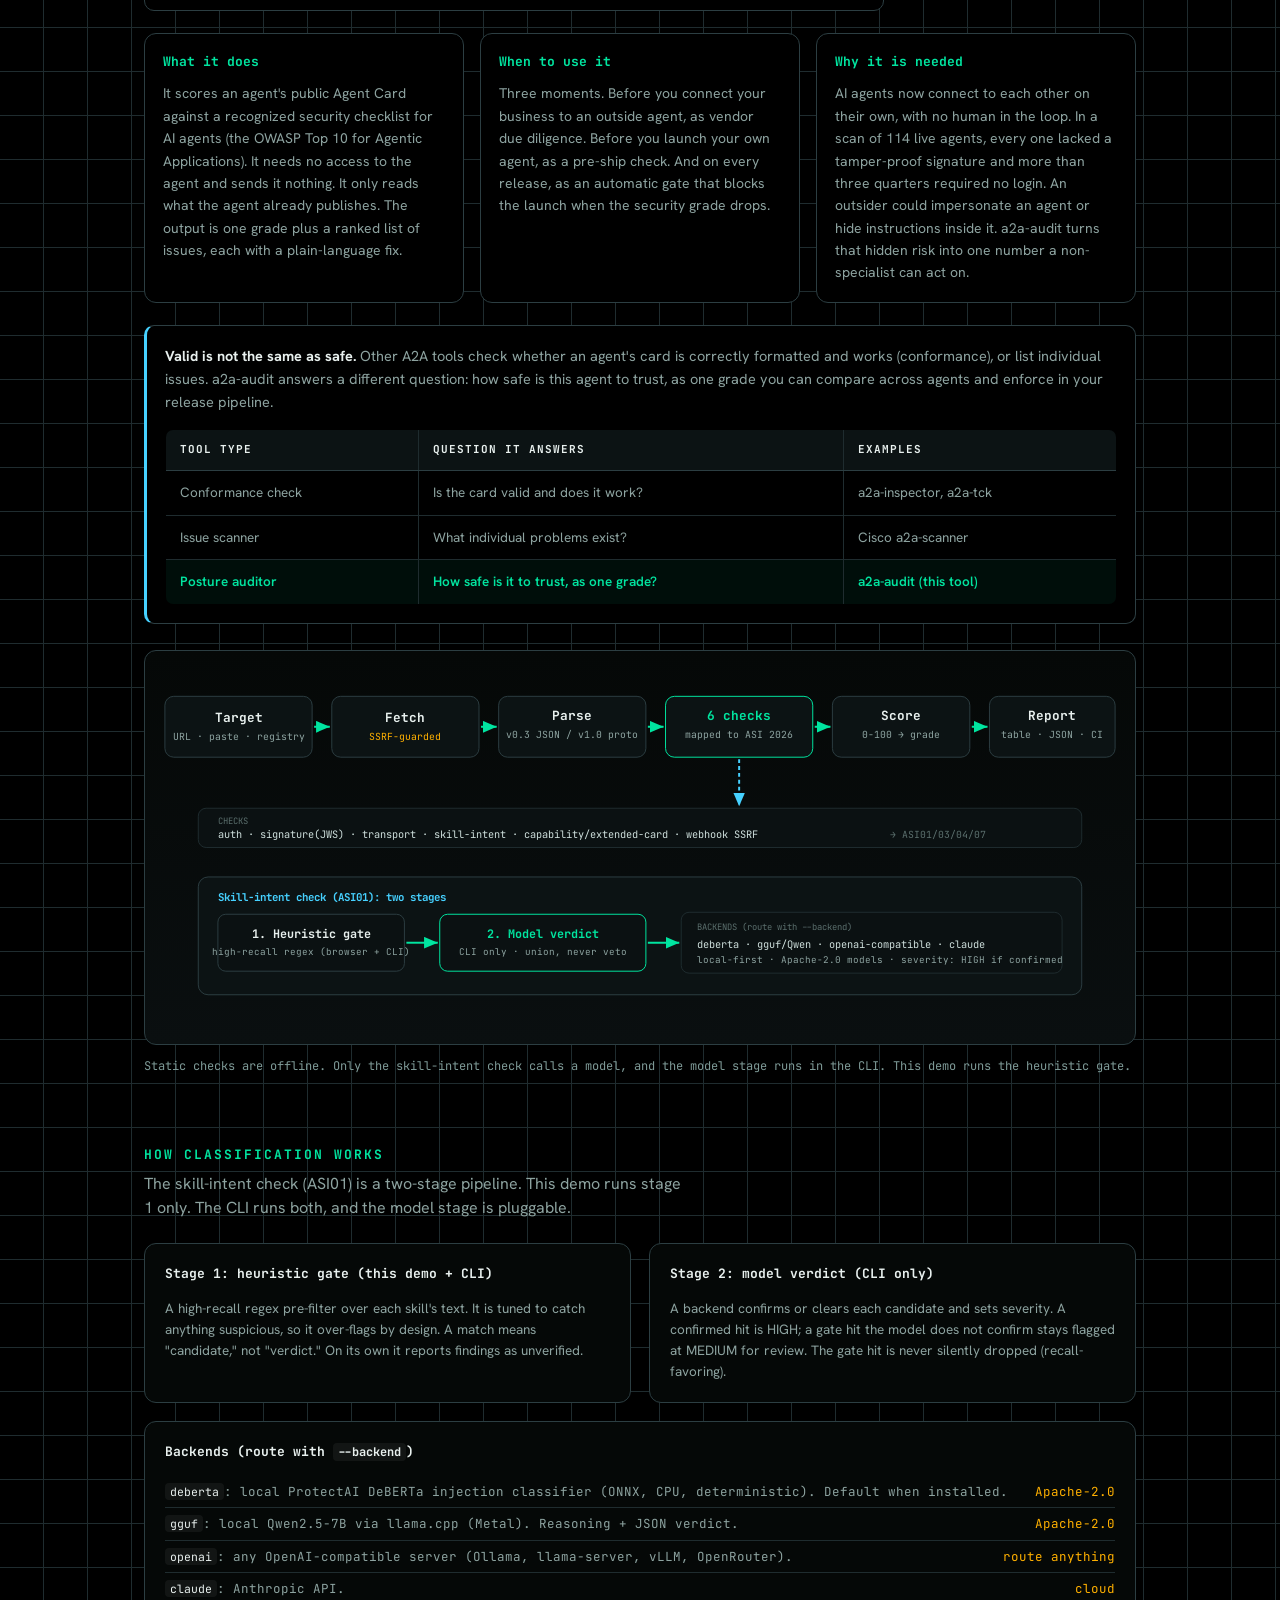
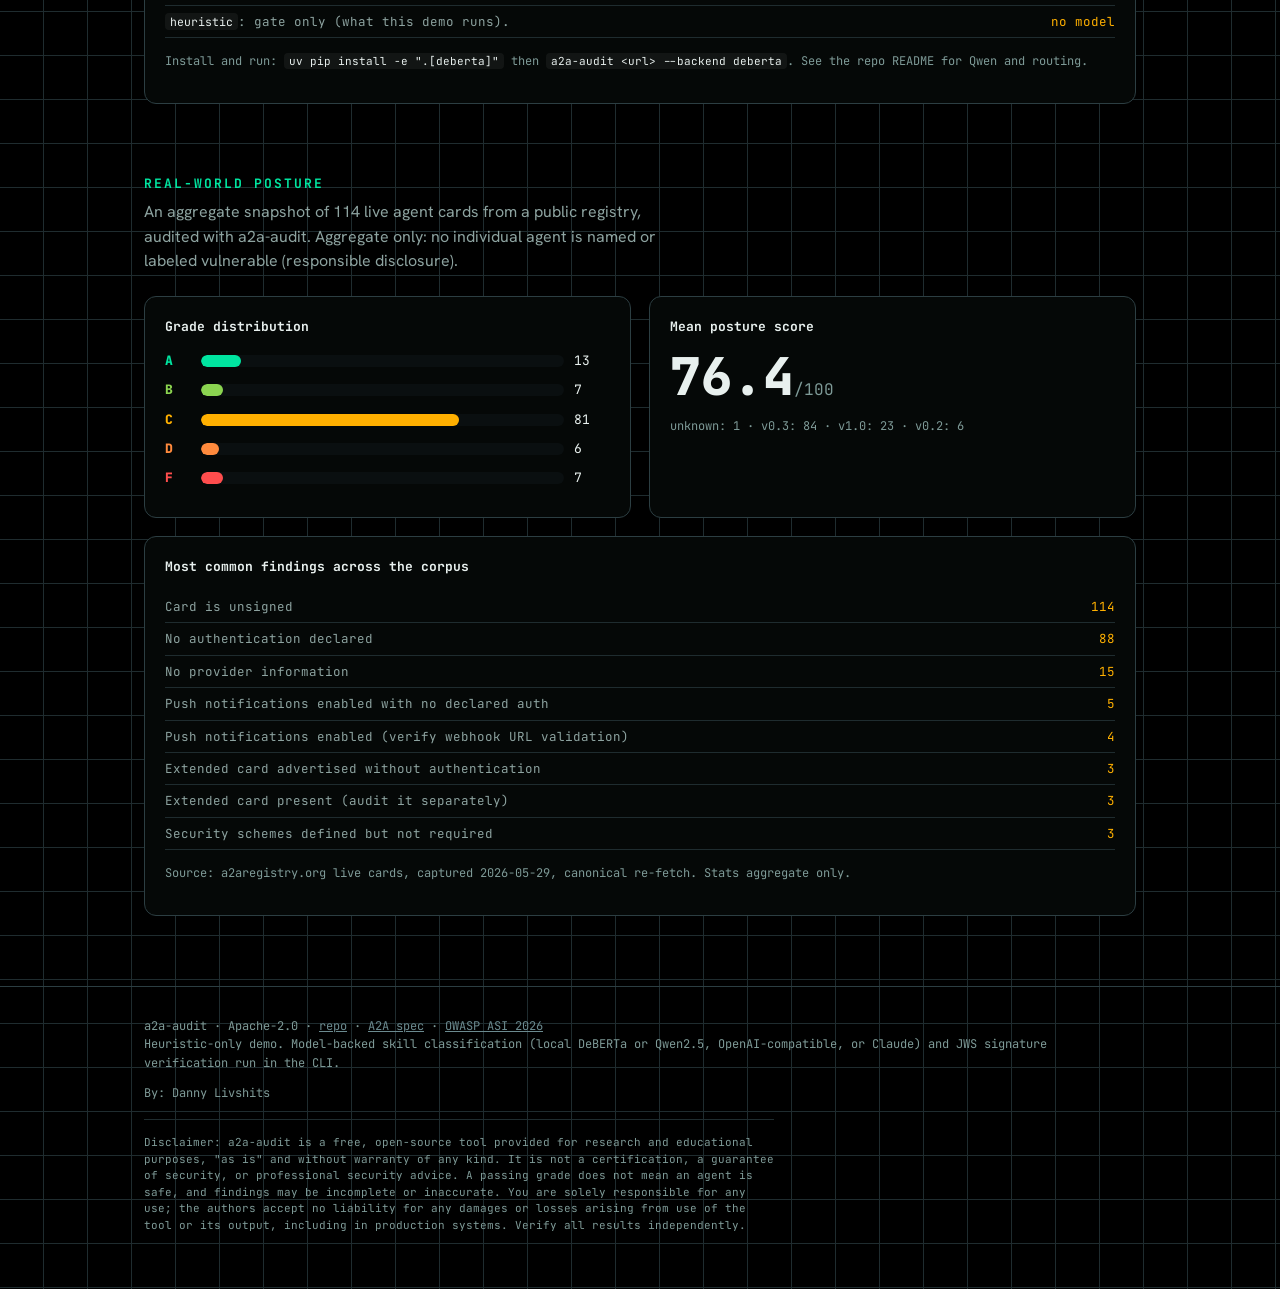
==== commit 9888a8bc: "demo: live URL CORS-proxy fallback + deselect-on-edit + author byline" ====
--- a/index.html
+++ b/index.html
@@ -61,8 +61,8 @@
             <select id="jsonPreset"><option value="">Pick one of <span id="jsonCount">…</span> real agent cards…</option></select>
           </div>
           <textarea id="pasteBox" placeholder='Or paste an Agent Card JSON here, e.g. {"name":"My Agent","url":"https://...","skills":[...]}'></textarea>
-          <div class="row"><button class="run" id="runPaste">Audit card (heuristic, live)</button></div>
-          <p class="hint">Picking a pre-tested card shows a result pre-computed on-device with the full DeBERTa classifier. Pasting your own runs the heuristic gate live in your browser. Nothing is uploaded. Note: the browser demo only uses heuristic, download and install the full version to use with classifiers.</p>
+          <div class="row"><button class="run precomp" id="showPrecompJson" disabled>Show pre-computed score</button> <button class="run" id="runPaste">Audit card (heuristic, live)</button></div>
+          <p class="hint">Pick a pre-tested card, then click "Show pre-computed score" for a result pre-computed on-device with the full DeBERTa classifier. Pasting your own and clicking "Audit card" runs the heuristic gate live in your browser. Nothing is uploaded. Note: the browser demo only uses the heuristic gate; download and install the full version to run the classifiers.</p>
         </div>
         <div class="pane" id="pane-url">
           <div class="preset">
@@ -70,8 +70,8 @@
             <select id="urlPreset"><option value="">Pick one of the pre-tested agent URLs…</option></select>
           </div>
           <input type="text" id="urlBox" placeholder="Or enter: example-agent.com  /  https://example-agent.com/.well-known/agent-card.json" />
-          <div class="row"><button class="run" id="runUrl">Fetch &amp; audit (heuristic, live)</button></div>
-          <p class="hint">Picking a pre-tested URL shows an on-device full-classifier result (no live fetch). Entering your own attempts a live browser fetch (often blocked by CORS); if it fails, use Paste or the CLI.</p>
+          <div class="row"><button class="run precomp" id="showPrecompUrl" disabled>Show pre-computed score</button> <button class="run" id="runUrl">Fetch &amp; audit (heuristic, live)</button></div>
+          <p class="hint">Pick a pre-tested URL, then click "Show pre-computed score" for an on-device full-classifier result (no live fetch). Entering your own and clicking "Fetch & audit" attempts a live browser fetch (often blocked by CORS); if it fails, use Paste or the CLI.</p>
         </div>
       </div>
     </div>
@@ -261,6 +261,7 @@
       <a href="https://a2a-protocol.org/latest/specification/" target="_blank" rel="noopener">A2A spec</a> ·
       <a href="https://genai.owasp.org/resource/owasp-top-10-for-agentic-applications-for-2026/" target="_blank" rel="noopener">OWASP ASI 2026</a><br />
       Heuristic-only demo. Model-backed skill classification (local DeBERTa or Qwen2.5, OpenAI-compatible, or Claude) and JWS signature verification run in the CLI.
+      <p class="by-line">By: Danny Livshits</p>
       <p class="disclaimer-note">Disclaimer: a2a-audit is a free, open-source tool provided for research and educational purposes, "as is" and without warranty of any kind. It is not a certification, a guarantee of security, or professional security advice. A passing grade does not mean an agent is safe, and findings may be incomplete or inaccurate. You are solely responsible for any use; the authors accept no liability for any damages or losses arising from use of the tool or its output, including in production systems. Verify all results independently.</p>
     </div>
   </footer>
